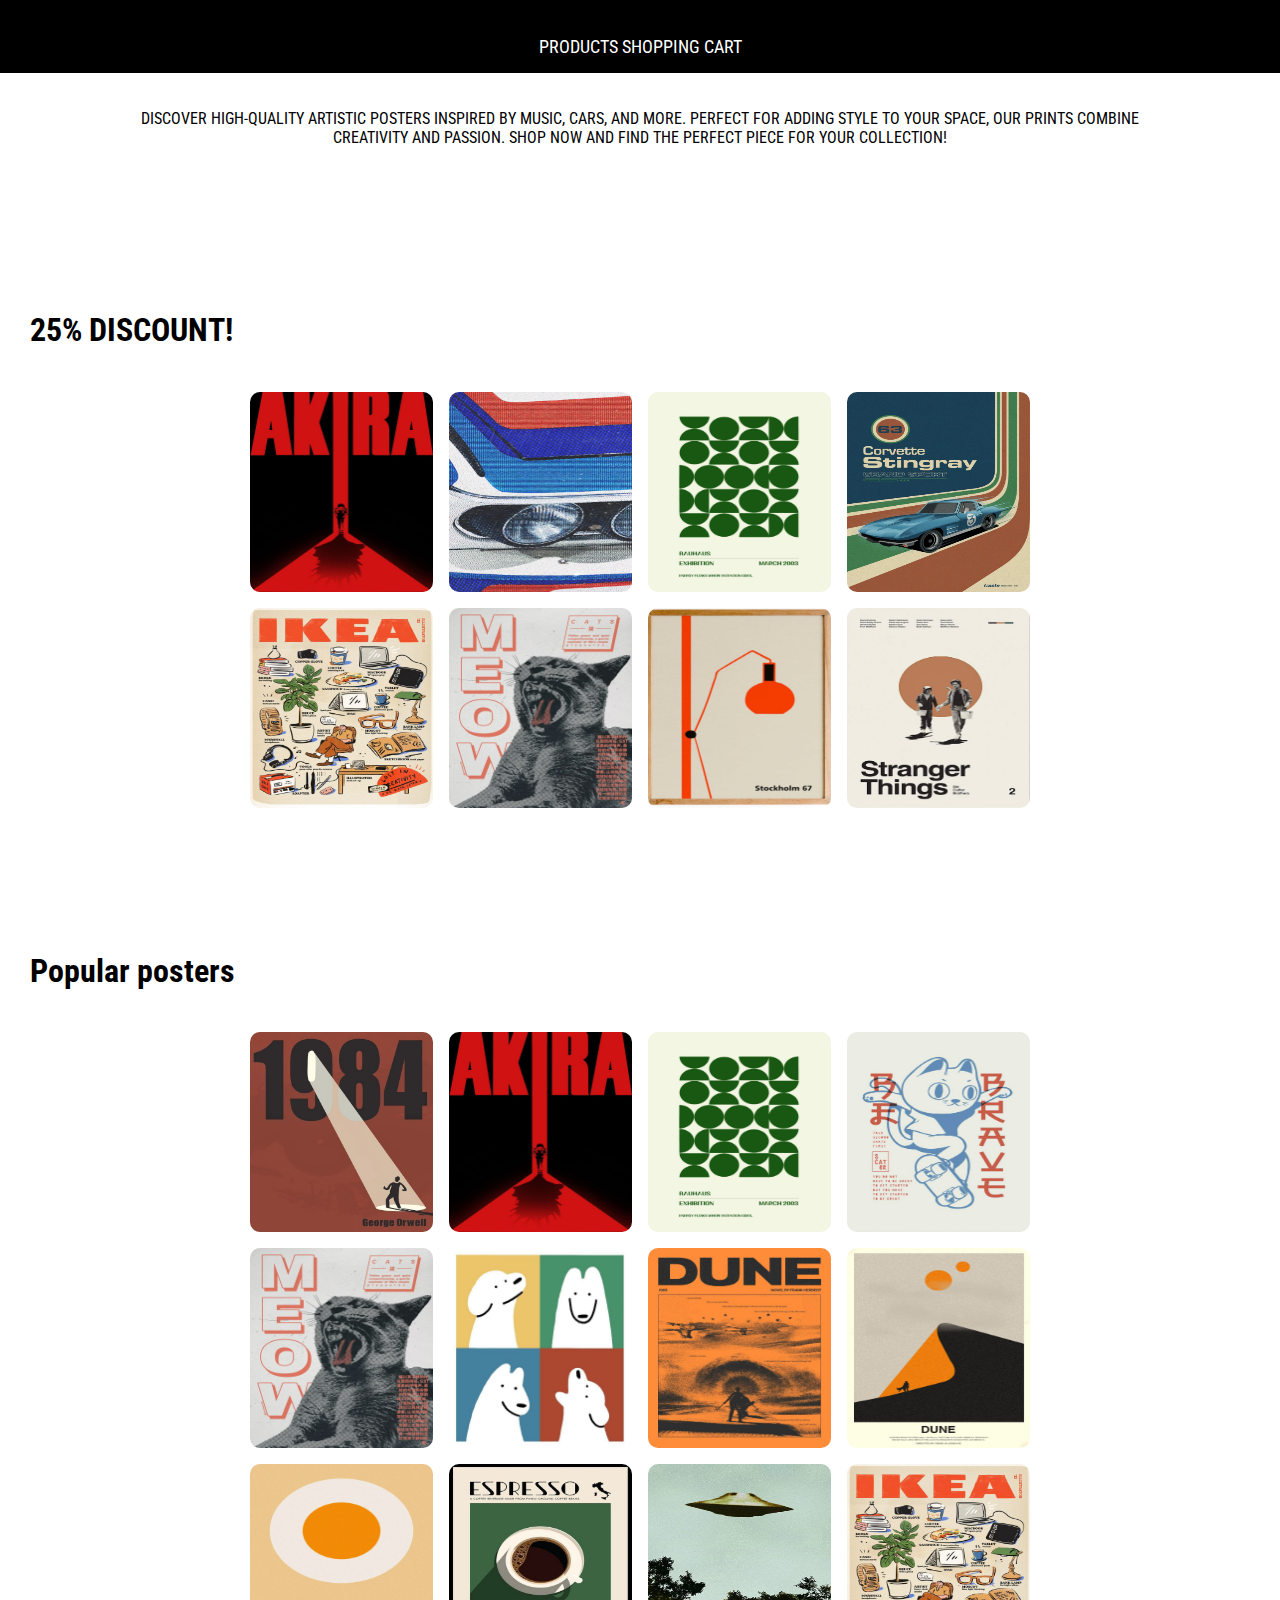
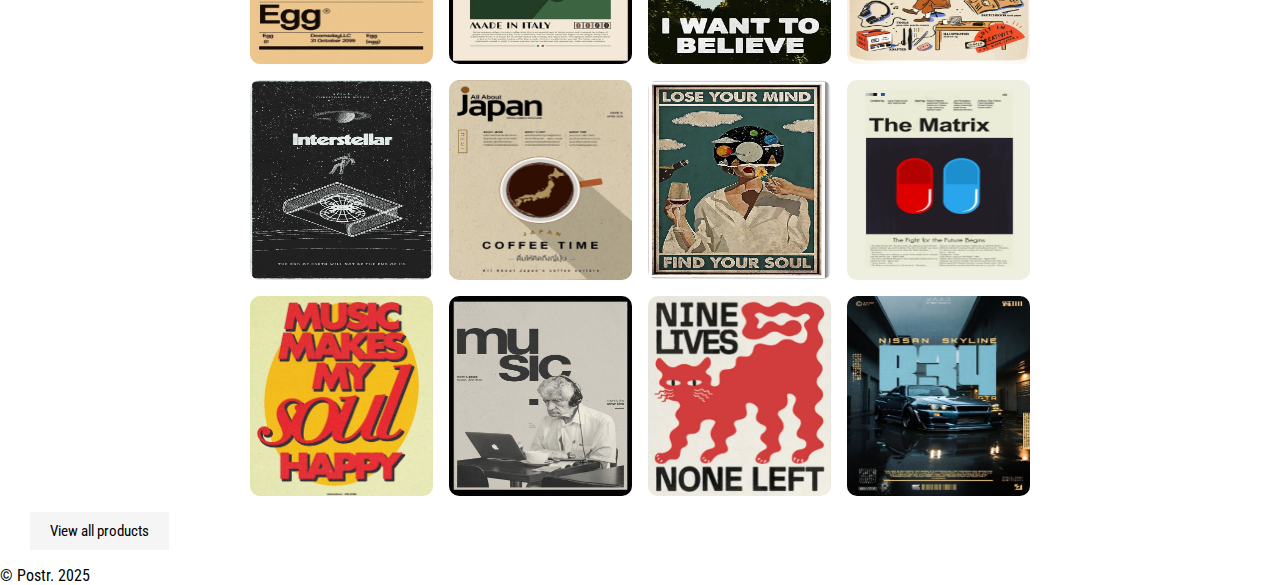
==== index.html @ 826b7b68 "added page + section" ====
<!-- Home page goes here -->

<!DOCTYPE html>
<html lang="en">
<head>
    <meta charset="UTF-8">
    <meta name="viewport" content="width=device-width, initial-scale=1.0">
    <title>Postr.</title>
    <link rel="icon" type="image/icon" href="img/favicon.ico">
    <link rel="stylesheet" href="css/main.css">
    <link rel="preconnect" href="https://fonts.googleapis.com">
    <link rel="preconnect" href="https://fonts.gstatic.com" crossorigin>
    <link 
    href="https://fonts.googleapis.com/css2?family=Roboto+Condensed:ital,wght@0,100..900;1,100..900&display=swap" 
    rel="stylesheet">
    <link rel="stylesheet" href="css/global.css">
    <script src="js/main.js" defer></script>
</head>
<body>
    <header> 
        <nav>
            <a href="products.html"> PRODUCTS</a>
            <a href="shoppingcart.html"> SHOPPING CART</a>
        </nav>
    </header>
    <button id="back-to-top" style="display:none;position:fixed;bottom:50px;right:30px;">Top</button>
    <main> 
        <div class="page-description">
            <p>DISCOVER HIGH-QUALITY ARTISTIC POSTERS INSPIRED BY MUSIC, CARS, AND MORE. 
                PERFECT FOR ADDING STYLE TO YOUR SPACE, OUR PRINTS COMBINE CREATIVITY AND PASSION. 
                SHOP NOW AND FIND THE PERFECT PIECE FOR YOUR COLLECTION!
            </p>
        </div>
        <h2 id="discount-title"> 25% DISCOUNT!</h2>
        <div class="products-container">
                <a href="detailpageakira.html">
            <img src="img/akira.jpg" alt="akira poster">
                </a>
            <img src="img/a5f6f4552c74bd3ecaefbcef0c8a2c9d.jpg" alt="">
            <img src="img/bauhaus.jpg" alt="bauhaus poster">
            <img src="img/corvette.jpg" alt="">
            <img src="img/ikea.jpg" alt="">
            <img src="img/cat-meow.jpg" alt="cat meow poster">
            <img src="img/stockholm-67.jpg" alt="">
            <img src="img/stranger-things.jpg" alt="">
        </div>
        <h2 id="main-title">Popular posters</h2>
        <div class="products-container">
                <a href="detailpage1984.html">
                <img src="img/1984.jpg" alt="1984 poster">
                </a>
                <a href="detailpageakira.html">
            <img src="img/akira.jpg" alt="akira poster">
                </a>
            <img src="img/bauhaus.jpg" alt="bauhaus poster">
            <img src="img/cat-art.jpg" alt="cat art poster">
            <img src="img/cat-meow.jpg" alt="cat meow poster">
            <img src="img/dogs.jpg" alt=" dogs poster">
            <img src="img/dune-2.jpg" alt="dune poster">
            <img src="img/dune.jpg" alt="dune poster">
            <img src="img/egg.jpg" alt="egg poster">
            <img src="img/espresso-italy.jpg" alt="espresso italy poster">
            <img src="img/i-want-to-believe.jpg" alt="alien poster">
            <img src="img/ikea.jpg" alt="ikea poster">
            <img src="img/interstellar.jpg" alt=" interstellar poster">
            <img src="img/japan-coffee.jpg" alt="japan coffee poster">
            <img src="img/lose-your-mind.jpg" alt="lose your mind poster">
            <img src="img/matrix.jpg" alt="matrix poster">
            <img src="img/music-soul-happy.jpg" alt="music maskes the soul happy poster">
            <img src="img/music.jpg" alt="music poster">
            <img src="img/nine-lives.jpg" alt="nine lives cat poster">
            <img src="img/nissan.jpg" alt="nissa car poster">
        </div>
        <div class="link-products">
            <button id="view-products">View all products</button>
        </div>     
    </main>
    <footer>
        <p> © Postr. 2025</p>
    </footer>
</body>
</html>
---- css/main.css ----
nav{
    text-align: center;
    padding-top: 80px;
}

#main-title {
    font-size: 2em;
    margin-top: 10%;
    margin-left: 30px;
}


#discount-title {
    font-size: 2em;
    margin-top: 10%;
    margin-left: 30px;
}


.product-type {
    margin-top: 10%;
    margin-left: 30px;
}


a  {
    text-decoration: none;
    height: 100%;
    width: 100%;
    color: black;
    font-size:large;
}

a:hover {
    color:dimgrey;
}

.products-container {
    display: grid;
    grid-template-columns: 1fr 1fr 1fr 1fr; 
    gap: 1rem; 
    align-items: center; 
    margin: 0 auto; 
    padding: 1rem;
    margin-top:10px;
    width: 780px;
    grid-auto-rows: 200px;
}


.products-container img {
    width: 100%;
    height: 100%;
    border-radius: 10px;
}


.page-description {
    width: 80%; 
    margin: 0 auto;
    padding: 20px; 
    text-align: center;
}



/*Animation: Button*/

button {
    background-color: whitesmoke;
    color: black;
    padding:  10px 20px;
    border: none;
    font-size: 15px;
    transition: transform 0.3s ease-in-out, box-shadow 0.3s ease-in-out;
    margin-left: 30px;
}

button:hover {
    box-shadow: 0 0 10px rgba(200, 200, 200, 0.8);
}

img {
    transition: box-shadow 0.3s ease-in-out, transform 0.3s ease-in-out;
}

img:hover {
    transform: scale(1.05);
    box-shadow: 0 0 10px rgba(200, 200, 200, 0.8);
}


@media (min-width: 1460px) {
    .products-container {
     width: 1600px;
     grid-auto-rows: 400px;
     gap: 2rem;
    }

    #main-title {
        font-size: 4rem;
    }

    .page-description {
        font-size: 2rem;
    }
}
---- css/global.css ----
html, body {
    width: 100%;
    height: 100%;
    padding: 0;
    margin: 0;
}

*{
    font-family: "Roboto Condensed", serif;
}

header {
    /*background-color: brown;*/
    background-color: black;
    padding: 1rem;
}

nav{
    text-align: center;
    padding-top: 20px;
}

a  {
    text-decoration: none;
    height: 100%;
    width: 100%;
    color: rgb(255, 255, 255);
    font-size:large;
}

a:hover {
    color:rgb(213, 213, 213);
}

button {
    background-color: whitesmoke;
    color: black;
    padding:  10px 20px;
    border: none;
    font-size: 15px;
    transition: transform 0.3s ease-in-out, box-shadow 0.3s ease-in-out;
    margin-left: 30px;
}

button:hover {
    box-shadow: 0 0 10px rgba(200, 200, 200, 0.8);
}
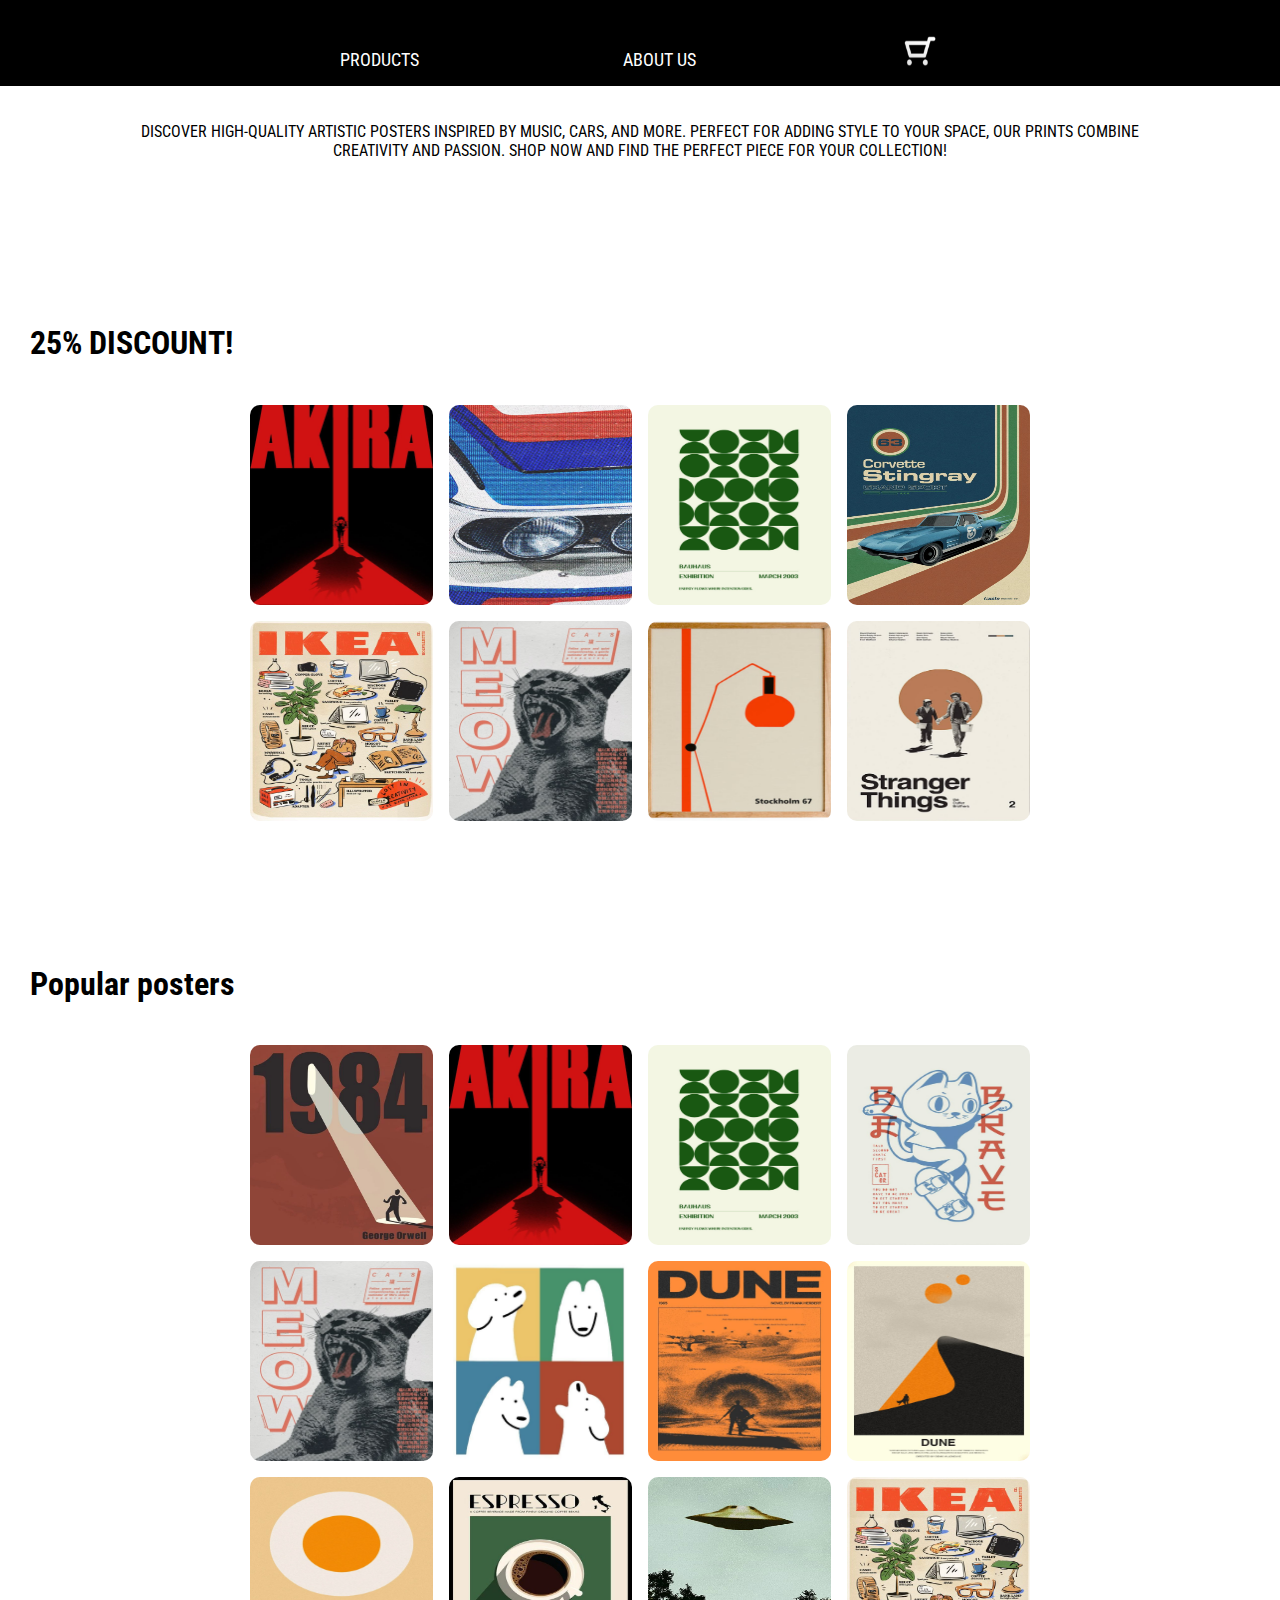
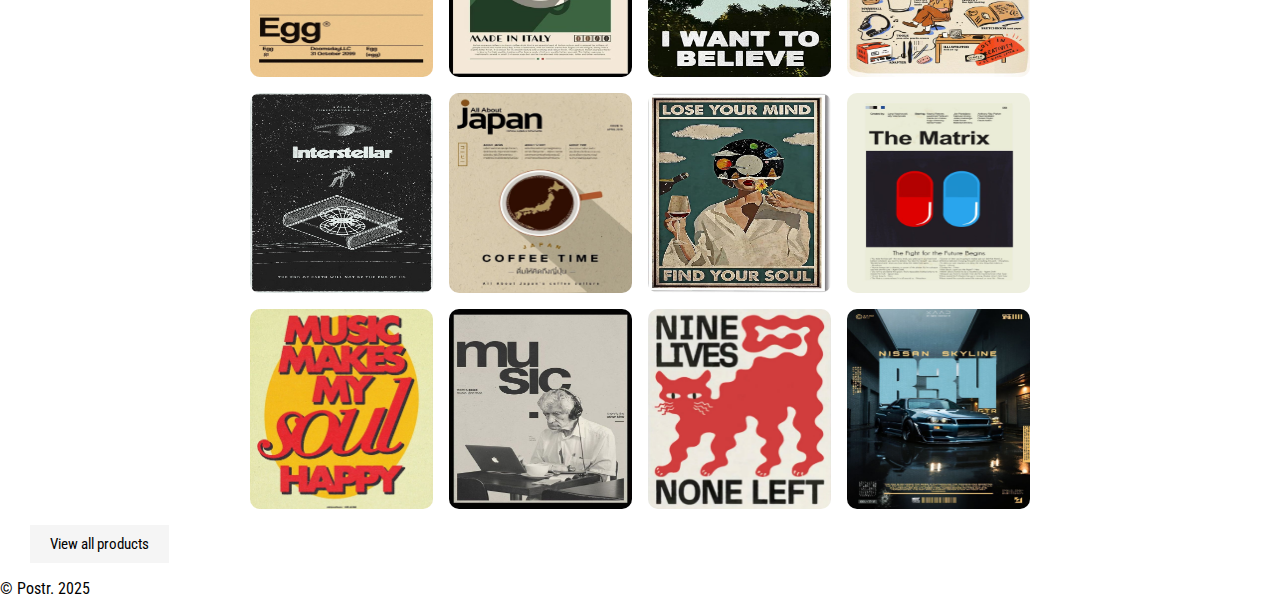
==== commit a66385a1: "about us page + cart icon" ====
--- a/index.html
+++ b/index.html
@@ -8,6 +8,7 @@
     <title>Postr.</title>
     <link rel="icon" type="image/icon" href="img/favicon.ico">
     <link rel="stylesheet" href="css/main.css">
+    <link rel="stylesheet" href="css/home.css">
     <link rel="preconnect" href="https://fonts.googleapis.com">
     <link rel="preconnect" href="https://fonts.gstatic.com" crossorigin>
     <link 
@@ -20,7 +21,10 @@
     <header> 
         <nav>
             <a href="products.html"> PRODUCTS</a>
-            <a href="shoppingcart.html"> SHOPPING CART</a>
+            <a href="about.html"> ABOUT US</a>
+            <a href="shoppingcart.html" class="cart-icon">
+                <img src="img/shopping-cart-icon.png">
+            </a>
         </nav>
     </header>
     <button id="back-to-top" style="display:none;position:fixed;bottom:50px;right:30px;">Top</button>
--- a/css/main.css
+++ b/css/main.css
@@ -31,8 +31,10 @@
     font-size:large;
 }
 
-a:hover {
-    color:dimgrey;
+
+.products-container img:hover{
+    opacity: 0;
+    transition:opacity 3s;
 }
 
 .products-container {
@@ -54,6 +56,14 @@
     border-radius: 10px;
 }
 
+.cart-icon img {
+    width: 40px;
+    height: 30px; 
+}
+
+.cart-icon img:hover {
+    transform: scale(1.1);
+}
 
 .page-description {
     width: 80%; 
@@ -61,7 +71,6 @@
     padding: 20px; 
     text-align: center;
 }
-
 
 
 /*Animation: Button*/
@@ -84,7 +93,7 @@
     transition: box-shadow 0.3s ease-in-out, transform 0.3s ease-in-out;
 }
 
-img:hover {
+.products-container img:hover {
     transform: scale(1.05);
     box-shadow: 0 0 10px rgba(200, 200, 200, 0.8);
 }
--- a/css/global.css
+++ b/css/global.css
@@ -13,6 +13,9 @@
     /*background-color: brown;*/
     background-color: black;
     padding: 1rem;
+    z-index: 999;
+    position: sticky;
+    top: 0;
 }
 
 nav{
@@ -26,6 +29,10 @@
     width: 100%;
     color: rgb(255, 255, 255);
     font-size:large;
+}
+
+nav a{
+    padding: 0 100px;
 }
 
 a:hover {
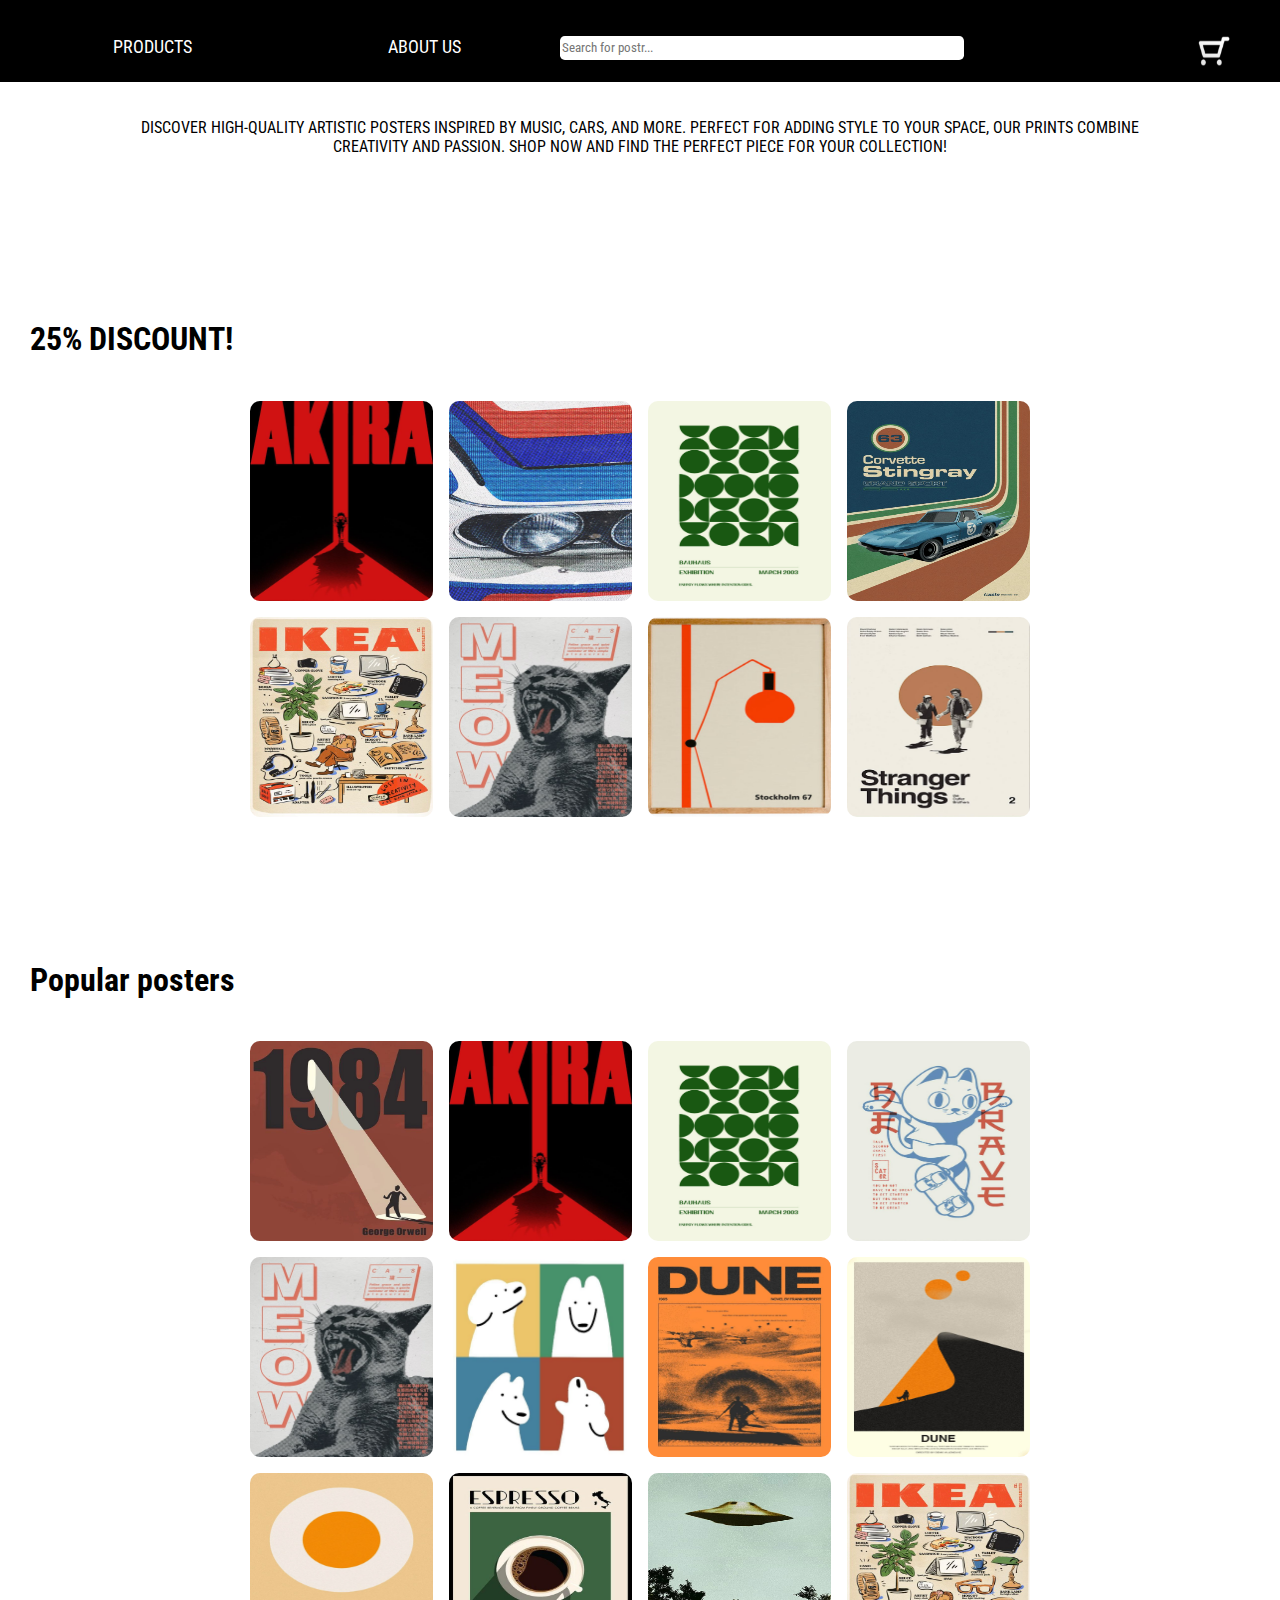
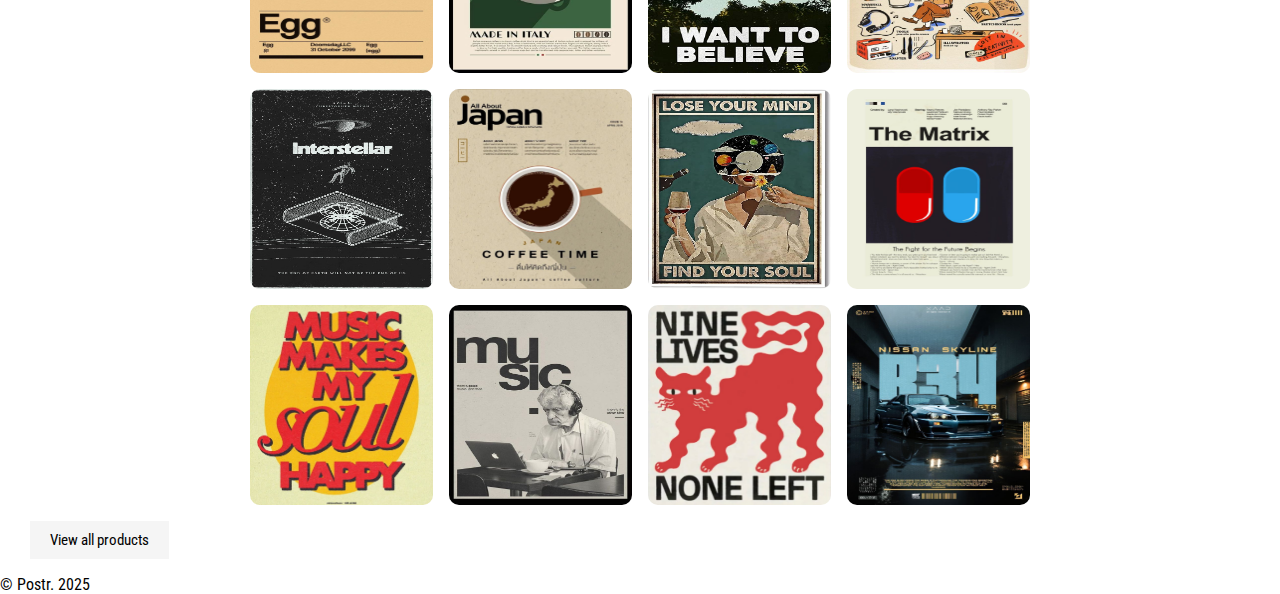
==== commit d25d1de7: "nav + global changes" ====
--- a/index.html
+++ b/index.html
@@ -22,6 +22,9 @@
         <nav>
             <a href="products.html"> PRODUCTS</a>
             <a href="about.html"> ABOUT US</a>
+            <div class="searchbar">
+                <input type="text" placeholder="Search for postr...">
+            </div>
             <a href="shoppingcart.html" class="cart-icon">
                 <img src="img/shopping-cart-icon.png">
             </a>
--- a/css/main.css
+++ b/css/main.css
@@ -1,8 +1,3 @@
-nav{
-    text-align: center;
-    padding-top: 80px;
-}
-
 #main-title {
     font-size: 2em;
     margin-top: 10%;
@@ -58,7 +53,8 @@
 
 .cart-icon img {
     width: 40px;
-    height: 30px; 
+    height: 30px;
+    
 }
 
 .cart-icon img:hover {
--- a/css/global.css
+++ b/css/global.css
@@ -21,6 +21,24 @@
 nav{
     text-align: center;
     padding-top: 20px;
+    display: flex;
+    flex-direction: row;
+}
+
+input {
+    width: 25rem;
+    border-radius: 0.3rem;
+    height: 1.5rem;
+    border: 0;
+    height: 1.35rem;
+}
+
+.cart-icon {
+    width: 40px;
+    height: 30px;
+    justify-self: flex-end;
+    padding-right: 30px;
+    padding-left: 230px;
 }
 
 a  {
@@ -29,10 +47,6 @@
     width: 100%;
     color: rgb(255, 255, 255);
     font-size:large;
-}
-
-nav a{
-    padding: 0 100px;
 }
 
 a:hover {
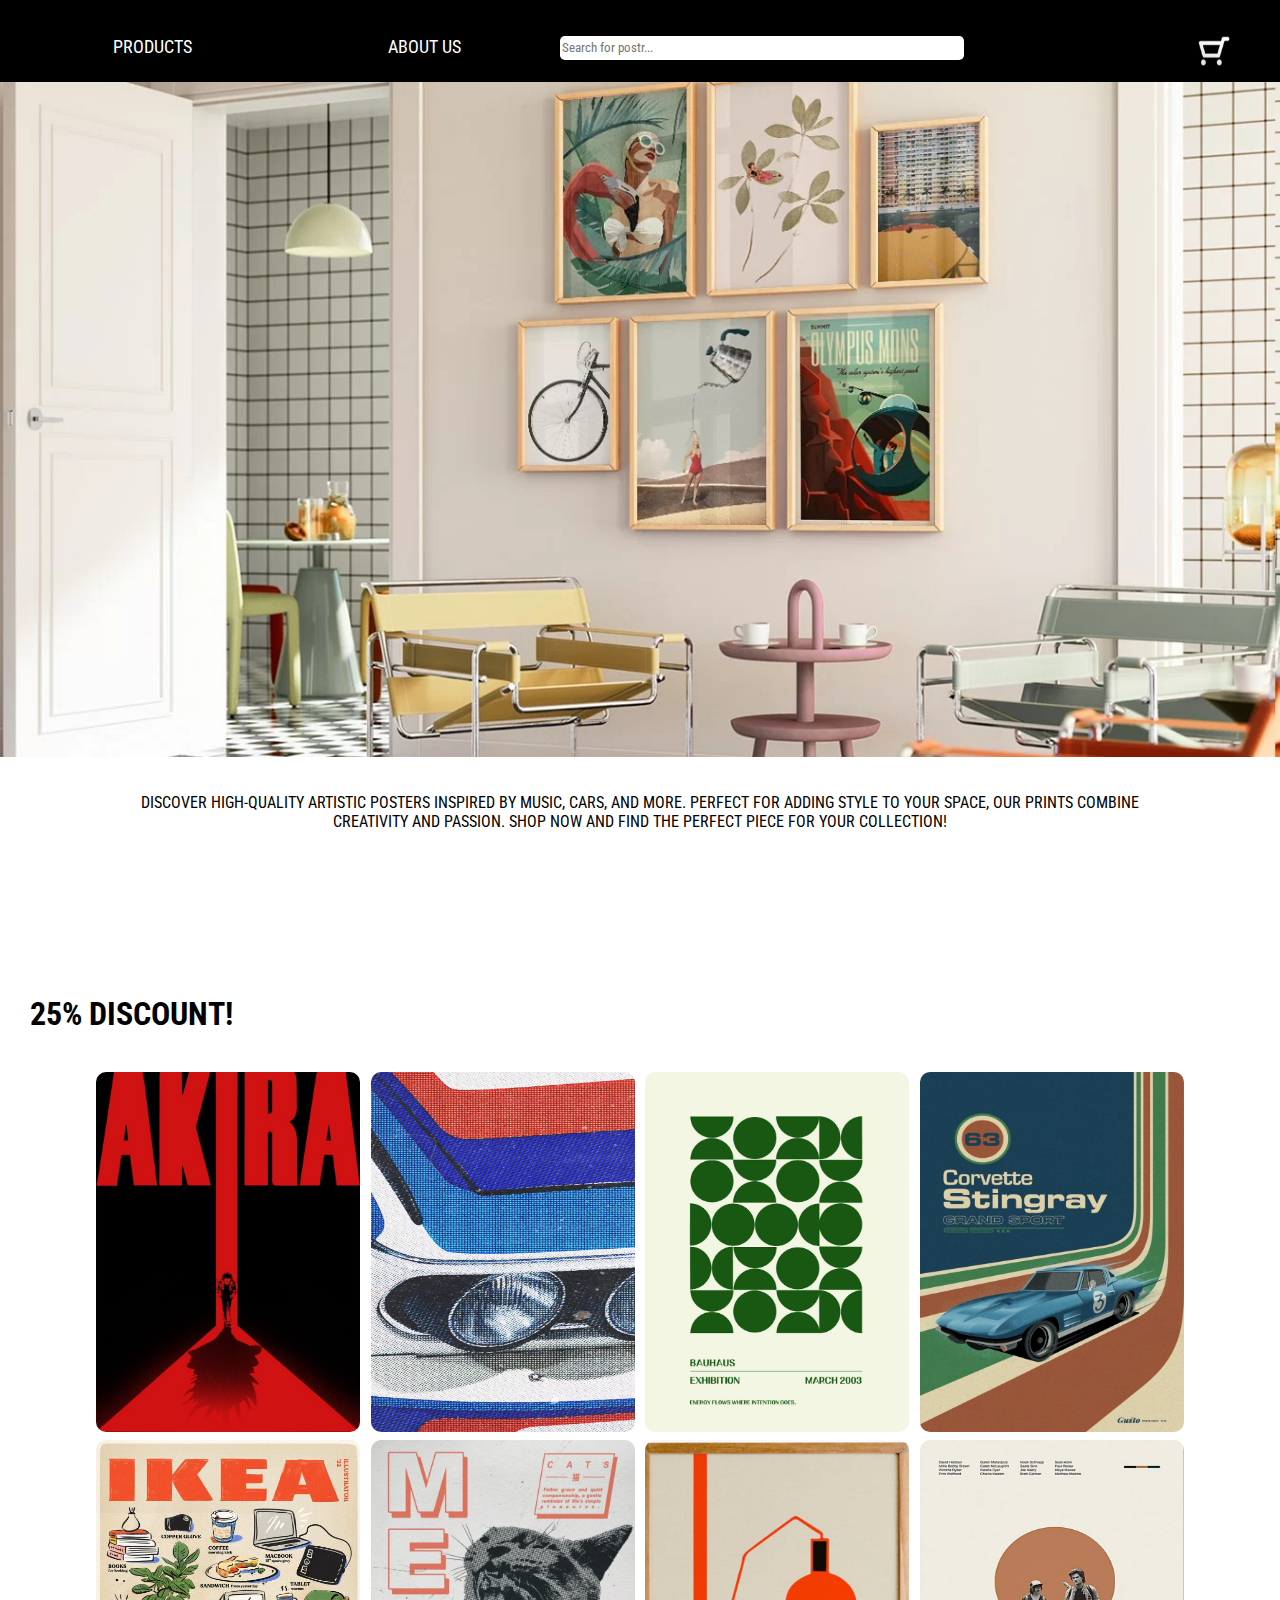
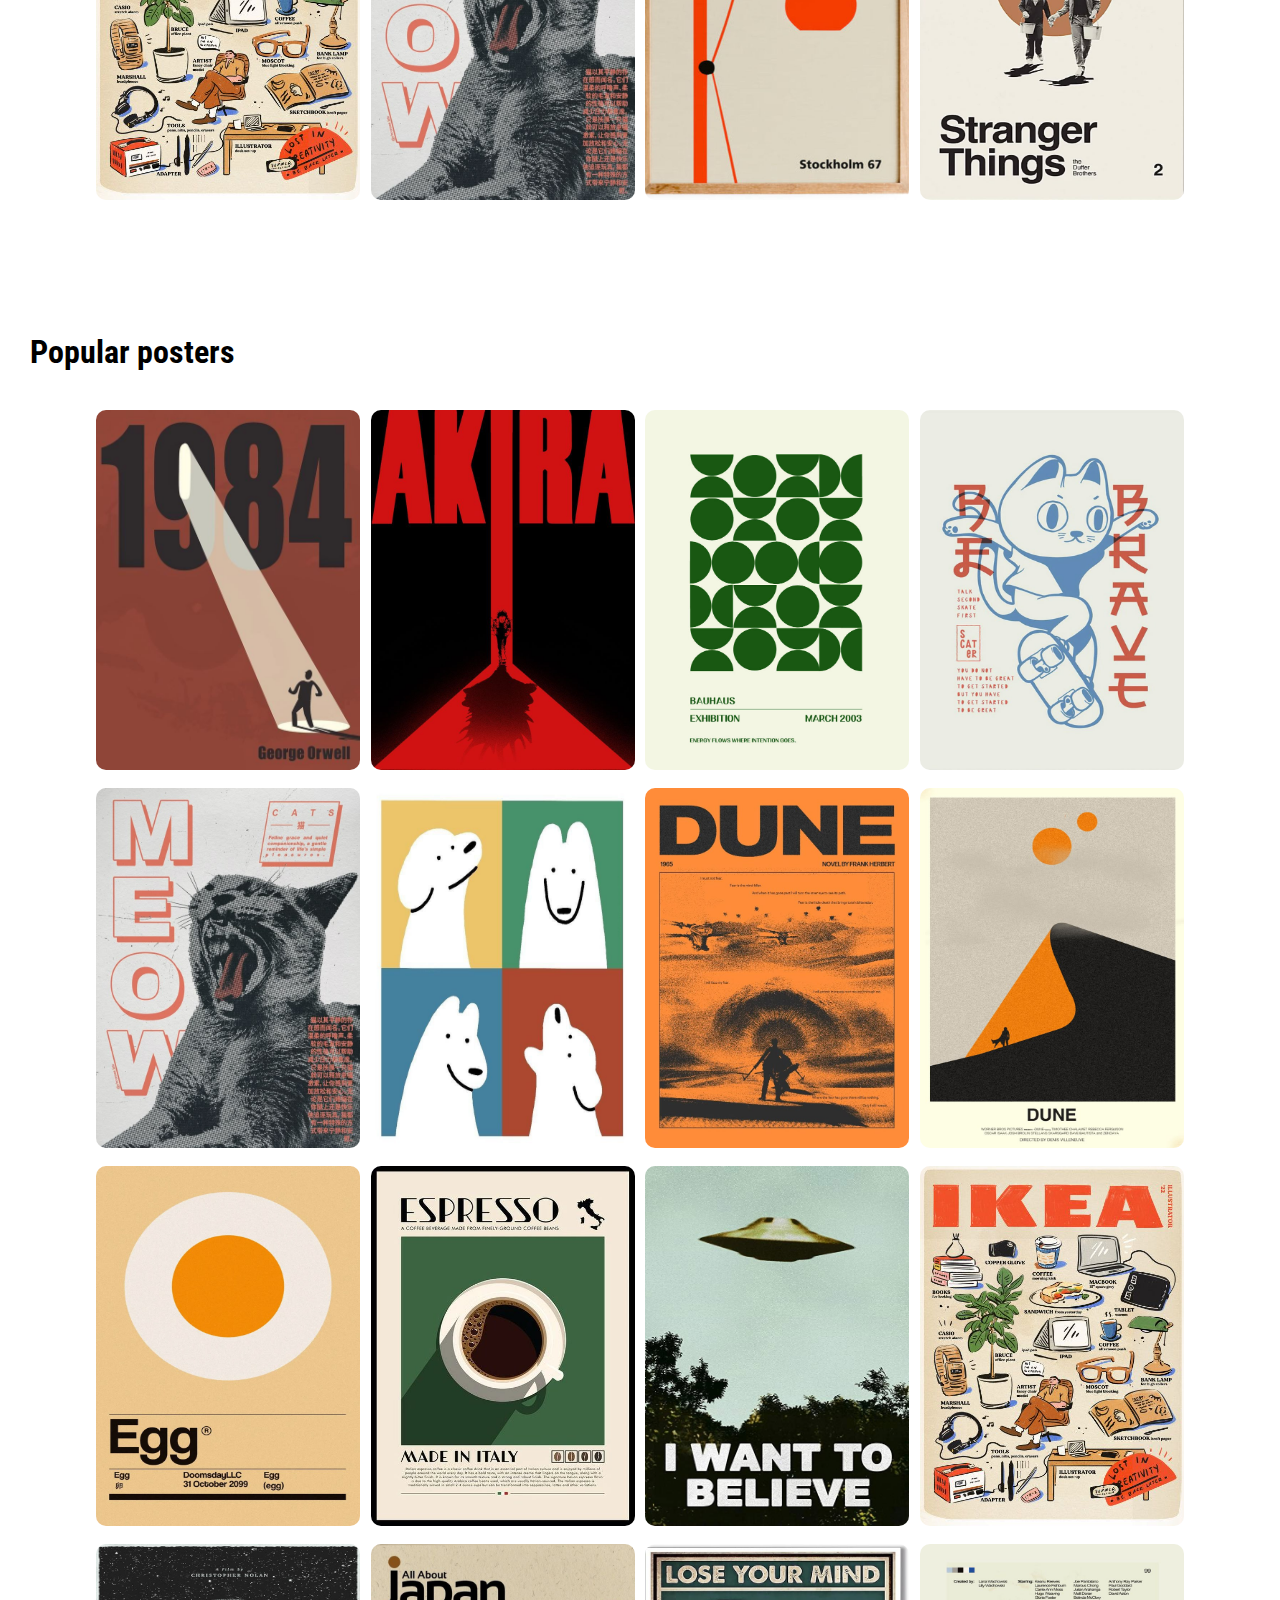
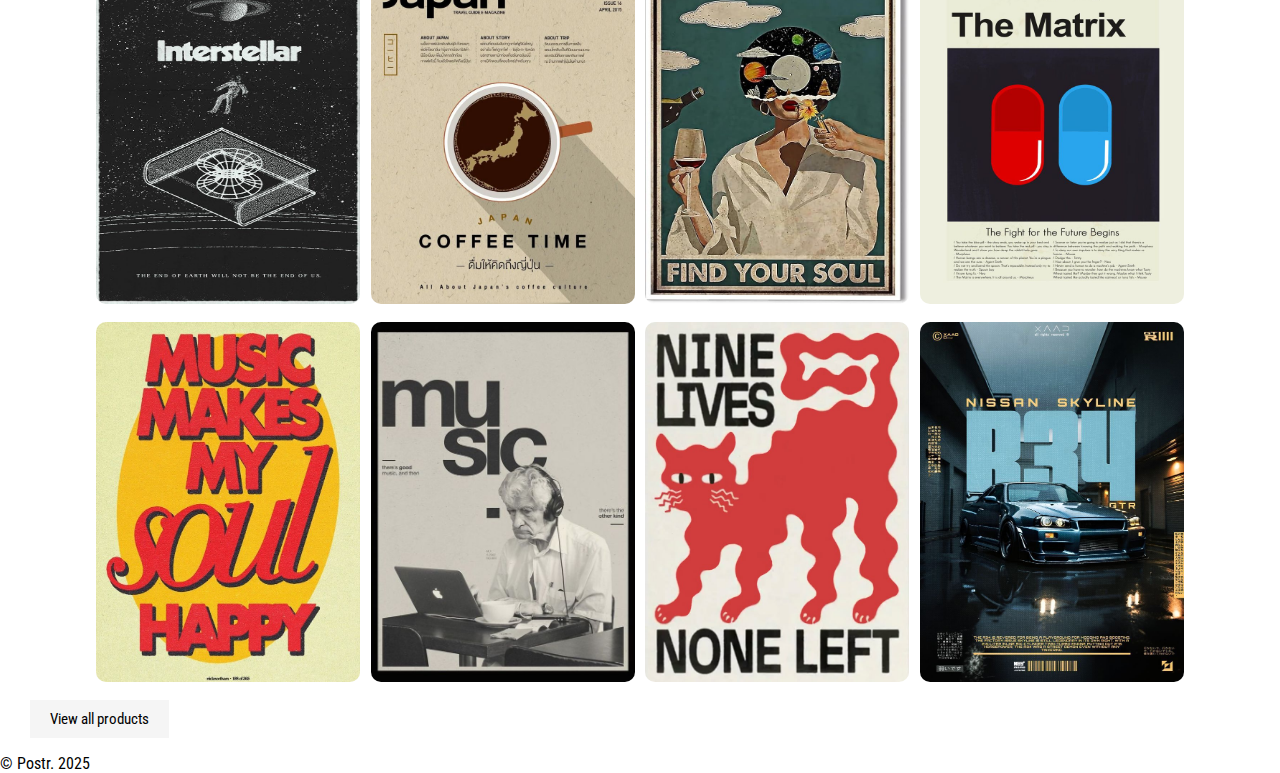
==== commit 60eb1bdd: "Header image + prices" ====
--- a/index.html
+++ b/index.html
@@ -7,14 +7,13 @@
     <meta name="viewport" content="width=device-width, initial-scale=1.0">
     <title>Postr.</title>
     <link rel="icon" type="image/icon" href="img/favicon.ico">
-    <link rel="stylesheet" href="css/main.css">
-    <link rel="stylesheet" href="css/home.css">
+    <link rel="stylesheet" href="css/homepage.css">
+    <link rel="stylesheet" href="css/global.css">
     <link rel="preconnect" href="https://fonts.googleapis.com">
     <link rel="preconnect" href="https://fonts.gstatic.com" crossorigin>
     <link 
     href="https://fonts.googleapis.com/css2?family=Roboto+Condensed:ital,wght@0,100..900;1,100..900&display=swap" 
     rel="stylesheet">
-    <link rel="stylesheet" href="css/global.css">
     <script src="js/main.js" defer></script>
 </head>
 <body>
@@ -32,6 +31,9 @@
     </header>
     <button id="back-to-top" style="display:none;position:fixed;bottom:50px;right:30px;">Top</button>
     <main> 
+        <div class="header-image">
+            <img src="img/header-image.jpg" alt="main page image">
+        </div>
         <div class="page-description">
             <p>DISCOVER HIGH-QUALITY ARTISTIC POSTERS INSPIRED BY MUSIC, CARS, AND MORE. 
                 PERFECT FOR ADDING STYLE TO YOUR SPACE, OUR PRINTS COMBINE CREATIVITY AND PASSION. 
@@ -40,16 +42,40 @@
         </div>
         <h2 id="discount-title"> 25% DISCOUNT!</h2>
         <div class="products-container">
+            <div class="product">
                 <a href="detailpageakira.html">
-            <img src="img/akira.jpg" alt="akira poster">
+                    <img src="img/akira.jpg" alt="akira poster">
                 </a>
-            <img src="img/a5f6f4552c74bd3ecaefbcef0c8a2c9d.jpg" alt="">
+                <div class="price">35 SEK</div>
+            </div>
+            <div class="product">
+                <img src="img/vintage-car-poster.jpg" alt="">
+                <div class="price">45 SEK</div>
+            </div>
+            <div class="product">
             <img src="img/bauhaus.jpg" alt="bauhaus poster">
+            <div class="price">40 SEK</div>
+            </div>
+            <div class="product">
             <img src="img/corvette.jpg" alt="">
+            <div class="price">55 SEK</div>
+            </div>
+            <div class="product">
             <img src="img/ikea.jpg" alt="">
+            <div class="price">75 SEK</div>
+            </div>
+            <div class="product">
             <img src="img/cat-meow.jpg" alt="cat meow poster">
+            <div class="price">85 SEK</div>
+            </div>
+            <div class="product">
             <img src="img/stockholm-67.jpg" alt="">
+            <div class="price">65 SEK</div>
+            </div>
+            <div class="product">
             <img src="img/stranger-things.jpg" alt="">
+            <div class="price">78 SEK</div>
+            </div>
         </div>
         <h2 id="main-title">Popular posters</h2>
         <div class="products-container">
--- a/css/homepage.css
+++ b/css/homepage.css
@@ -0,0 +1,132 @@
+#main-title {
+    font-size: 2em;
+    margin-top: 10%;
+    margin-left: 30px;
+}
+
+.header-image {
+    position: relative;
+    width: 100%;
+    height: 75vh; /* controls the height */
+    overflow: hidden;
+}
+
+.header-image img {
+    width: 100%;
+    height: 100%;
+    object-fit: cover; 
+    object-position: top; 
+}
+
+#discount-title {
+    font-size: 2em;
+    margin-top: 10%;
+    margin-left: 30px;
+}
+
+
+.product-type {
+    margin-top: 10%;
+    margin-left: 30px;
+}
+
+
+a  {
+    text-decoration: none;
+    height: 100%;
+    width: 100%;
+    color: black;
+    font-size:large;
+}
+
+.page-description {
+    width: 80%; 
+    margin: 0 auto;
+    padding: 20px; 
+    text-align: center;
+}
+
+
+
+
+/*PRICE*/
+
+
+.product {
+    position: relative;
+    overflow: hidden;
+    margin: 0 auto; 
+    width: 100%;
+    height: 100%;
+}
+
+.product img {
+    width: 100%;
+    height: 100%;
+    border-radius: 10px;
+}
+
+.price {
+    position: absolute;
+    top: 50%;
+    left: 50%;
+    transform: translate(-50%, -50%);
+    background: black;
+    color: white;
+    padding: 20px;
+    font-size: 17px;
+    font-weight: bold;
+    opacity: 0; /*not visible*/
+    transition: opacity 0.3s ease-in-out;
+    border-radius: 5px;
+}
+
+.product:hover .price {
+    opacity: 1; /*only visible when hover over*/
+}
+
+
+
+
+/*Animation: Button*/
+
+button {
+    background-color: whitesmoke;
+    color: black;
+    padding:  10px 20px;
+    border: none;
+    font-size: 15px;
+    transition: transform 0.3s ease-in-out, box-shadow 0.3s ease-in-out;
+    margin-left: 30px;
+    margin-top: 6%;
+}
+
+button:hover {
+    box-shadow: 0 0 10px rgba(200, 200, 200, 0.8);
+}
+
+img {
+    transition: box-shadow 0.3s ease-in-out, transform 0.3s ease-in-out;
+}
+
+.products-container img:hover {
+    transform: scale(1.05);
+    box-shadow: 0 0 10px rgba(200, 200, 200, 0.8);
+}
+
+
+@media (min-width: 1460px) {
+    .products-container {
+     width: 1600px;
+     grid-auto-rows: 400px;
+     gap: 2rem;
+    }
+
+    #main-title {
+        font-size: 4rem;
+    }
+
+    .page-description {
+        font-size: 2rem;
+    }
+}--- a/css/global.css
+++ b/css/global.css
@@ -66,3 +66,38 @@
 button:hover {
     box-shadow: 0 0 10px rgba(200, 200, 200, 0.8);
 }
+
+.products-container {
+    display: grid;
+    grid-template-columns: repeat(4, 1fr);
+    gap: 1%; 
+    align-items: center; 
+    margin: 0 auto; 
+    padding: 1%;
+    margin-top:10px;
+    width: 85%;
+    grid-auto-rows: 360px;
+}
+
+.products-container img:hover{
+    opacity: 40%;
+    transition:opacity 3s;
+}
+
+
+.products-container img {
+    width: 100%;
+    height: 100%;
+    border-radius: 10px;
+}
+
+
+.cart-icon img {
+    width: 40px;
+    height: 30px;
+    
+}
+
+.cart-icon img:hover {
+    transform: scale(1.1);
+}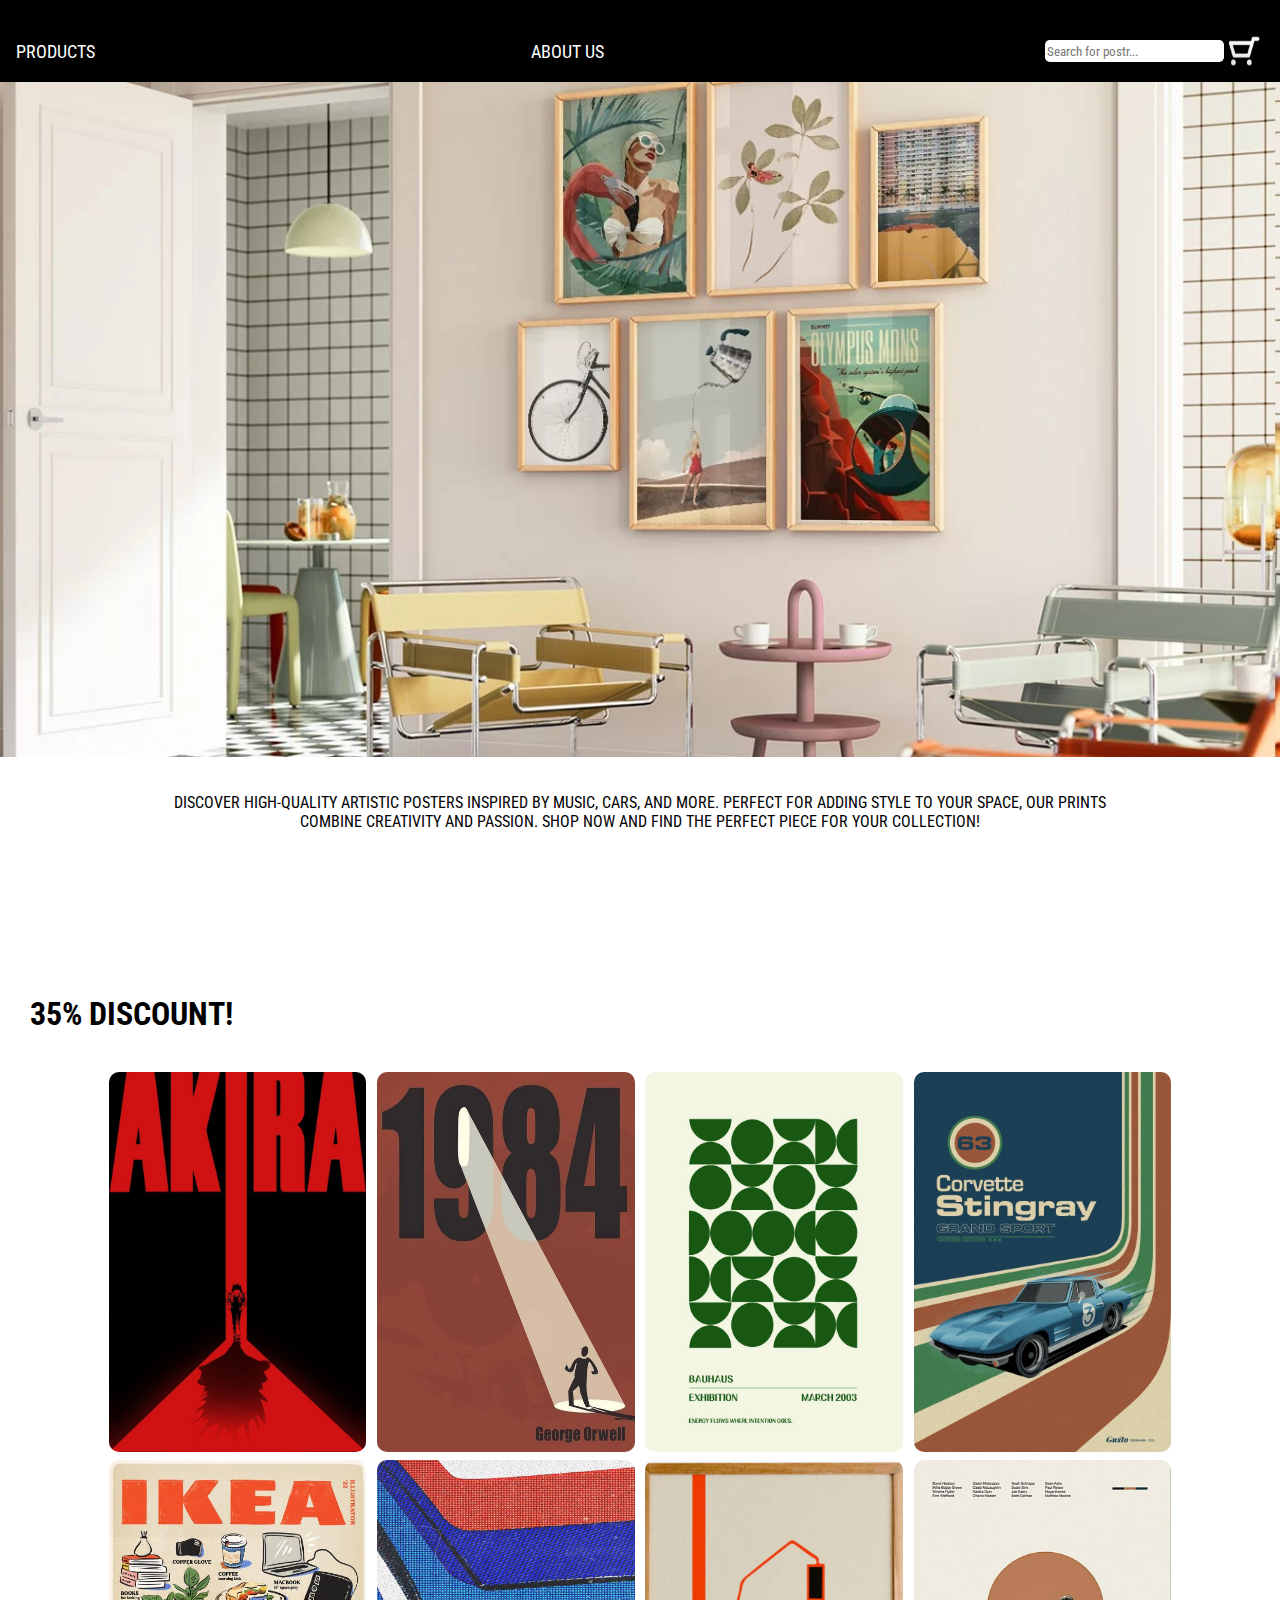
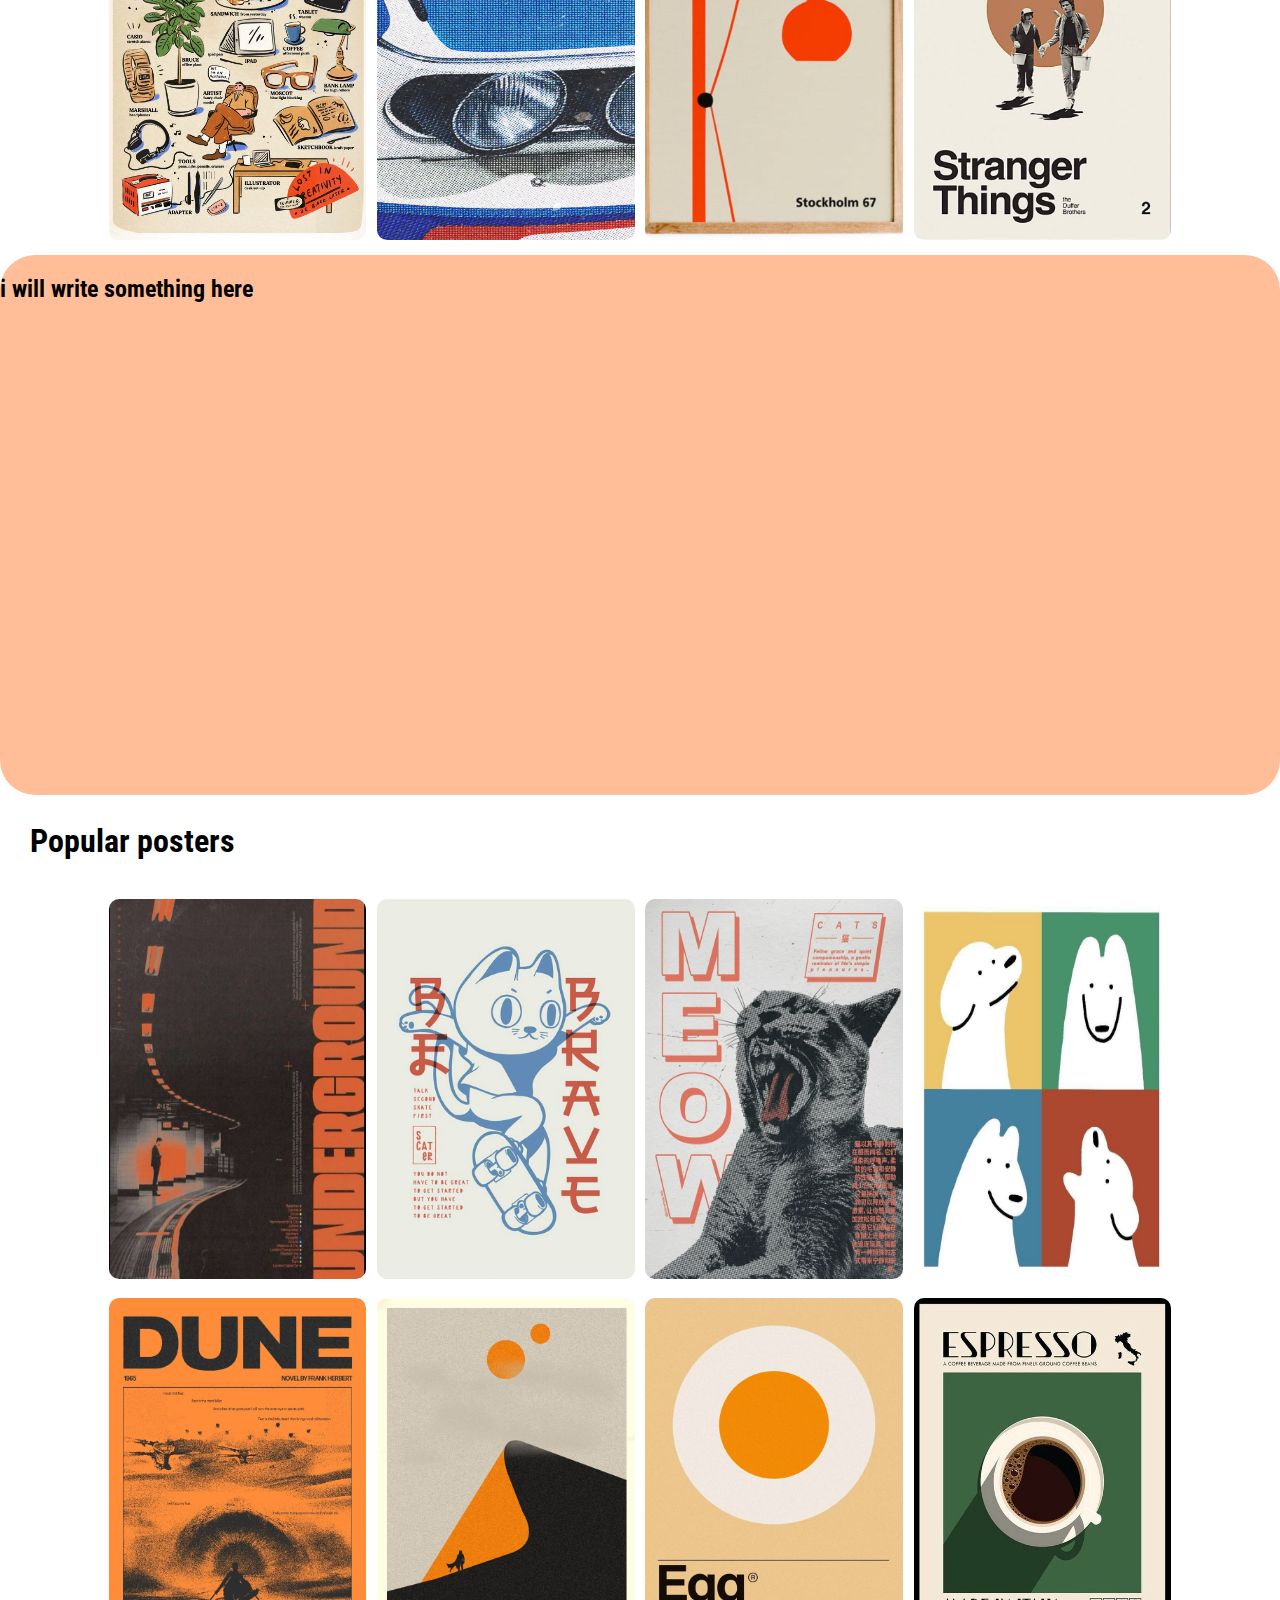
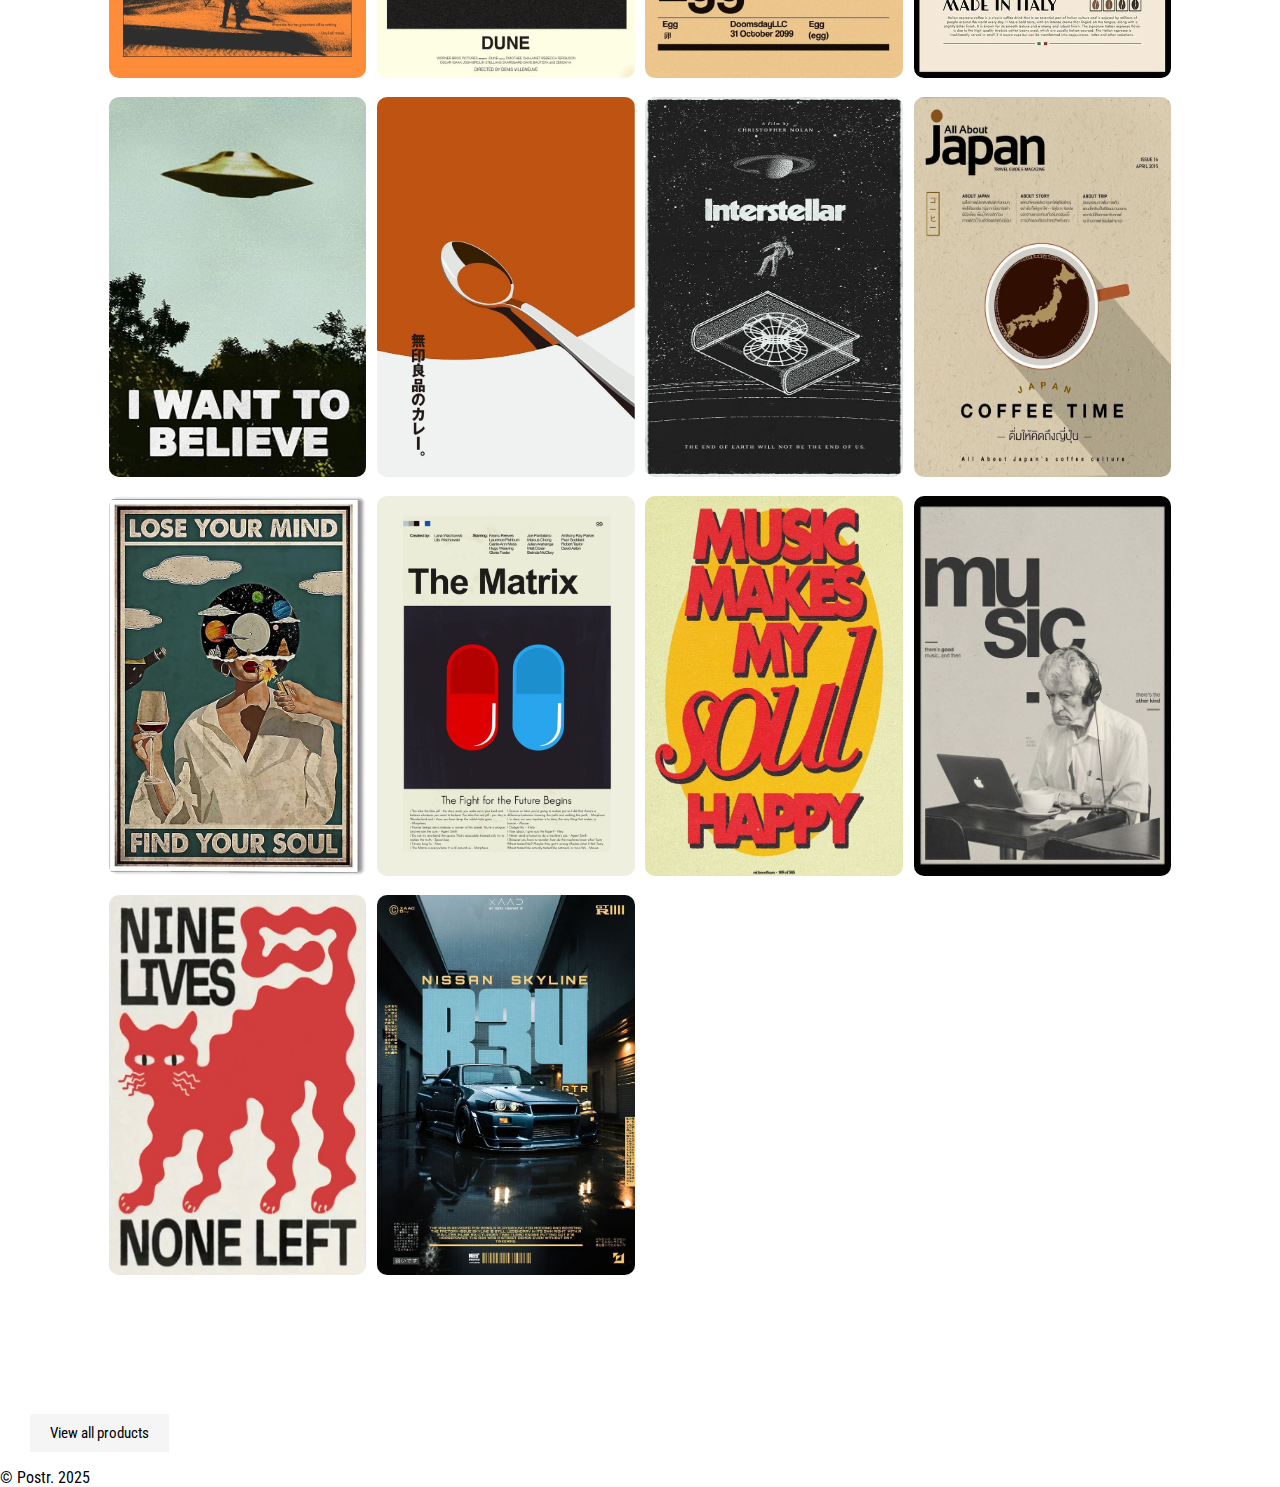
==== commit ca3f2318: "fixed bugs" ====
--- a/index.html
+++ b/index.html
@@ -18,12 +18,10 @@
 </head>
 <body>
     <header> 
-        <nav>
+        <nav class="nav-container">
             <a href="products.html"> PRODUCTS</a>
             <a href="about.html"> ABOUT US</a>
-            <div class="searchbar">
                 <input type="text" placeholder="Search for postr...">
-            </div>
             <a href="shoppingcart.html" class="cart-icon">
                 <img src="img/shopping-cart-icon.png">
             </a>
@@ -40,17 +38,19 @@
                 SHOP NOW AND FIND THE PERFECT PIECE FOR YOUR COLLECTION!
             </p>
         </div>
-        <h2 id="discount-title"> 25% DISCOUNT!</h2>
+        <h2 id="discount-title"> 35% DISCOUNT!</h2>
         <div class="products-container">
             <div class="product">
                 <a href="detailpageakira.html">
                     <img src="img/akira.jpg" alt="akira poster">
                 </a>
-                <div class="price">35 SEK</div>
+                <div class="price">55 SEK</div>
             </div>
             <div class="product">
-                <img src="img/vintage-car-poster.jpg" alt="">
-                <div class="price">45 SEK</div>
+                <a href="detailpage1984.html">
+                <img src="img/1984.jpg" alt="1984 poster">
+                </a>
+                <div class="price">70 SEK</div>
             </div>
             <div class="product">
             <img src="img/bauhaus.jpg" alt="bauhaus poster">
@@ -65,9 +65,9 @@
             <div class="price">75 SEK</div>
             </div>
             <div class="product">
-            <img src="img/cat-meow.jpg" alt="cat meow poster">
-            <div class="price">85 SEK</div>
-            </div>
+                <img src="img/vintage-car-poster.jpg" alt="vintage car poster">
+                <div class="price">85 SEK</div>
+                </div>
             <div class="product">
             <img src="img/stockholm-67.jpg" alt="">
             <div class="price">65 SEK</div>
@@ -77,35 +77,95 @@
             <div class="price">78 SEK</div>
             </div>
         </div>
+
+
+
+
+        <section class="info-homepage">
+            <h2>i will write something here</h2>
+        </section>
+
+
+
+
+
         <h2 id="main-title">Popular posters</h2>
         <div class="products-container">
-                <a href="detailpage1984.html">
-                <img src="img/1984.jpg" alt="1984 poster">
-                </a>
-                <a href="detailpageakira.html">
-            <img src="img/akira.jpg" alt="akira poster">
-                </a>
-            <img src="img/bauhaus.jpg" alt="bauhaus poster">
+            <div class="product">
+            <img src="img/underground.jpg" alt="Underground poster">
+            <div class="price">100 SEK</div>
+            </div>
+            <div class="product">
             <img src="img/cat-art.jpg" alt="cat art poster">
+            <div class="price">100 SEK</div>
+            </div>
+            <div class="product">
             <img src="img/cat-meow.jpg" alt="cat meow poster">
+            <div class="price">100 SEK</div>
+            </div>
+            <div class="product">
             <img src="img/dogs.jpg" alt=" dogs poster">
+            <div class="price">100 SEK</div>
+            </div>
+            <div class="product">
             <img src="img/dune-2.jpg" alt="dune poster">
+            <div class="price">100 SEK</div>
+            </div>
+            <div class="product">
             <img src="img/dune.jpg" alt="dune poster">
+            <div class="price">100 SEK</div>
+            </div>
+            <div class="product">
             <img src="img/egg.jpg" alt="egg poster">
+            <div class="price">100 SEK</div>
+            </div>
+            <div class="product">
             <img src="img/espresso-italy.jpg" alt="espresso italy poster">
+            <div class="price">100 SEK</div>
+            </div>
+            <div class="product">
             <img src="img/i-want-to-believe.jpg" alt="alien poster">
-            <img src="img/ikea.jpg" alt="ikea poster">
+            <div class="price">100 SEK</div>
+            </div>
+            <div class="product">
+                <img src="img/spoon-art.jpg" alt="ikea poster">
+                <div class="price">100 SEK</div>
+                </div>
+            <div class="product">
             <img src="img/interstellar.jpg" alt=" interstellar poster">
+            <div class="price">100 SEK</div>
+            </div>
+            <div class="product">
             <img src="img/japan-coffee.jpg" alt="japan coffee poster">
+            <div class="price">100 SEK</div>
+            </div>
+            <div class="product">
             <img src="img/lose-your-mind.jpg" alt="lose your mind poster">
+            <div class="price">100 SEK</div>
+            </div>
+            <div class="product">
             <img src="img/matrix.jpg" alt="matrix poster">
+            <div class="price">100 SEK</div>
+            </div>
+            <div class="product">
             <img src="img/music-soul-happy.jpg" alt="music maskes the soul happy poster">
+            <div class="price">100 SEK</div>
+            </div>
+            <div class="product">
             <img src="img/music.jpg" alt="music poster">
+            <div class="price">100 SEK</div>
+            </div>
+            <div class="product">
             <img src="img/nine-lives.jpg" alt="nine lives cat poster">
+            <div class="price">100 SEK</div>
+            </div>
+            <div class="product">
             <img src="img/nissan.jpg" alt="nissa car poster">
+            <div class="price">100 SEK</div>
+            </div>
         </div>
         <div class="link-products">
-            <button id="view-products">View all products</button>
+            <button  id="view-products">View all products</button>
         </div>     
     </main>
     <footer>
--- a/css/homepage.css
+++ b/css/homepage.css
@@ -1,4 +1,9 @@
 #main-title {
+    font-size: 2em;
+    margin-left: 30px;
+}
+
+#discount-title {
     font-size: 2em;
     margin-top: 10%;
     margin-left: 30px;
@@ -11,32 +16,20 @@
     overflow: hidden;
 }
 
+.info-homepage{
+position: relative;
+width: 100%;
+height: 60vh; /* controls the height */
+overflow: hidden;
+border-radius: 35px;
+background-color: #FFBE98;
+}
+
 .header-image img {
     width: 100%;
     height: 100%;
     object-fit: cover; 
     object-position: top; 
-}
-
-#discount-title {
-    font-size: 2em;
-    margin-top: 10%;
-    margin-left: 30px;
-}
-
-
-.product-type {
-    margin-top: 10%;
-    margin-left: 30px;
-}
-
-
-a  {
-    text-decoration: none;
-    height: 100%;
-    width: 100%;
-    color: black;
-    font-size:large;
 }
 
 .page-description {
@@ -45,47 +38,6 @@
     padding: 20px; 
     text-align: center;
 }
-
-
-
-
-/*PRICE*/
-
-
-.product {
-    position: relative;
-    overflow: hidden;
-    margin: 0 auto; 
-    width: 100%;
-    height: 100%;
-}
-
-.product img {
-    width: 100%;
-    height: 100%;
-    border-radius: 10px;
-}
-
-.price {
-    position: absolute;
-    top: 50%;
-    left: 50%;
-    transform: translate(-50%, -50%);
-    background: black;
-    color: white;
-    padding: 20px;
-    font-size: 17px;
-    font-weight: bold;
-    opacity: 0; /*not visible*/
-    transition: opacity 0.3s ease-in-out;
-    border-radius: 5px;
-}
-
-.product:hover .price {
-    opacity: 1; /*only visible when hover over*/
-}
-
-
 
 
 /*Animation: Button*/
@@ -105,16 +57,6 @@
     box-shadow: 0 0 10px rgba(200, 200, 200, 0.8);
 }
 
-img {
-    transition: box-shadow 0.3s ease-in-out, transform 0.3s ease-in-out;
-}
-
-.products-container img:hover {
-    transform: scale(1.05);
-    box-shadow: 0 0 10px rgba(200, 200, 200, 0.8);
-}
-
-
 @media (min-width: 1460px) {
     .products-container {
      width: 1600px;
--- a/css/global.css
+++ b/css/global.css
@@ -9,8 +9,11 @@
     font-family: "Roboto Condensed", serif;
 }
 
+* {
+    box-sizing: border-box;
+}
+
 header {
-    /*background-color: brown;*/
     background-color: black;
     padding: 1rem;
     z-index: 999;
@@ -18,39 +21,50 @@
     top: 0;
 }
 
-nav{
-    text-align: center;
-    padding-top: 20px;
+
+.nav-container{
+    justify-content: space-evenly;
+    align-items: center;
     display: flex;
     flex-direction: row;
+    padding-top: 20px;
 }
 
 input {
     width: 25rem;
     border-radius: 0.3rem;
-    height: 1.5rem;
+    height: 1.35rem;
     border: 0;
-    height: 1.35rem;
 }
 
 .cart-icon {
     width: 40px;
     height: 30px;
-    justify-self: flex-end;
-    padding-right: 30px;
-    padding-left: 230px;
 }
 
 a  {
     text-decoration: none;
     height: 100%;
     width: 100%;
+    display: flex;
     color: rgb(255, 255, 255);
+    align-items: center;
     font-size:large;
+}
+
+a img {
+    width: 100%; 
+    height: auto;
 }
 
 a:hover {
     color:rgb(213, 213, 213);
+}
+
+
+.product-type {
+    margin-top: 10%;
+    margin-left: 30px;
 }
 
 button {
@@ -60,13 +74,16 @@
     border: none;
     font-size: 15px;
     transition: transform 0.3s ease-in-out, box-shadow 0.3s ease-in-out;
-    margin-left: 30px;
+    margin-top: 15%;
 }
 
 button:hover {
     box-shadow: 0 0 10px rgba(200, 200, 200, 0.8);
 }
 
+
+
+/*products*/
 .products-container {
     display: grid;
     grid-template-columns: repeat(4, 1fr);
@@ -75,8 +92,9 @@
     margin: 0 auto; 
     padding: 1%;
     margin-top:10px;
+    margin-bottom: 10px;
     width: 85%;
-    grid-auto-rows: 360px;
+    grid-auto-rows: 380px;
 }
 
 .products-container img:hover{
@@ -84,7 +102,6 @@
     transition:opacity 3s;
 }
 
-
 .products-container img {
     width: 100%;
     height: 100%;
@@ -92,6 +109,57 @@
 }
 
 
+
+/*PRICE*/
+
+
+
+.product {
+    position: relative;
+    overflow: hidden;
+    margin: 0 auto; 
+    width: 100%;
+    height: 100%;
+}
+
+.product img {
+    width: 100%;
+    height: 100%;
+    border-radius: 10px;
+}
+
+img {
+    transition: box-shadow 0.3s ease-in-out, transform 0.3s ease-in-out;
+}
+
+.products-container img:hover {
+    transform: scale(1.05);
+    box-shadow: 0 0 10px rgba(200, 200, 200, 0.8);
+}
+
+
+.price {
+    position: absolute;
+    top: 50%;
+    left: 50%;
+    transform: translate(-50%, -50%);
+    background: black;
+    color: white;
+    padding: 20px;
+    font-size: 17px;
+    font-weight: bold;
+    opacity: 0; /*not visible*/
+    transition: opacity 0.3s ease-in-out;
+    border-radius: 5px;
+}
+
+
+.product:hover .price {
+    opacity: 1; /*only visible when hovering over*/
+}
+
+
+/*cart icon*/
 .cart-icon img {
     width: 40px;
     height: 30px;
@@ -100,4 +168,53 @@
 
 .cart-icon img:hover {
     transform: scale(1.1);
-}+}
+
+
+
+/* RESPONSIVENESS */
+
+@media (max-width: 1200px) {
+    .products-container {
+        grid-template-columns: repeat(3, 1fr);
+        grid-auto-rows: 340px;
+    }
+}
+
+@media (max-width: 900px) {
+    .products-container {
+        grid-template-columns: repeat(3, 1fr);
+        grid-auto-rows: 340px;
+    }
+}
+
+@media (max-width: 660px) {
+    .products-container {
+        grid-template-columns: repeat(2, 1fr);
+        grid-auto-rows: 300px;
+    }
+}
+
+@media (max-width: 400px) {
+    .products-container {
+        grid-template-columns: 1fr;
+        grid-auto-rows: 300px;
+    }
+}
+
+
+
+/* Animation */
+
+@keyframes shake {
+    0% { transform: translateX(0); }
+    25% { transform: translateX(-5px); }
+    50% { transform: translateX(5px); }
+    75% { transform: translateX(-5px); }
+    100% { transform: translateX(0); }
+  }
+  
+  .cart-icon img.shake {
+    animation: shake 0.3s ease-in-out;
+  }
+  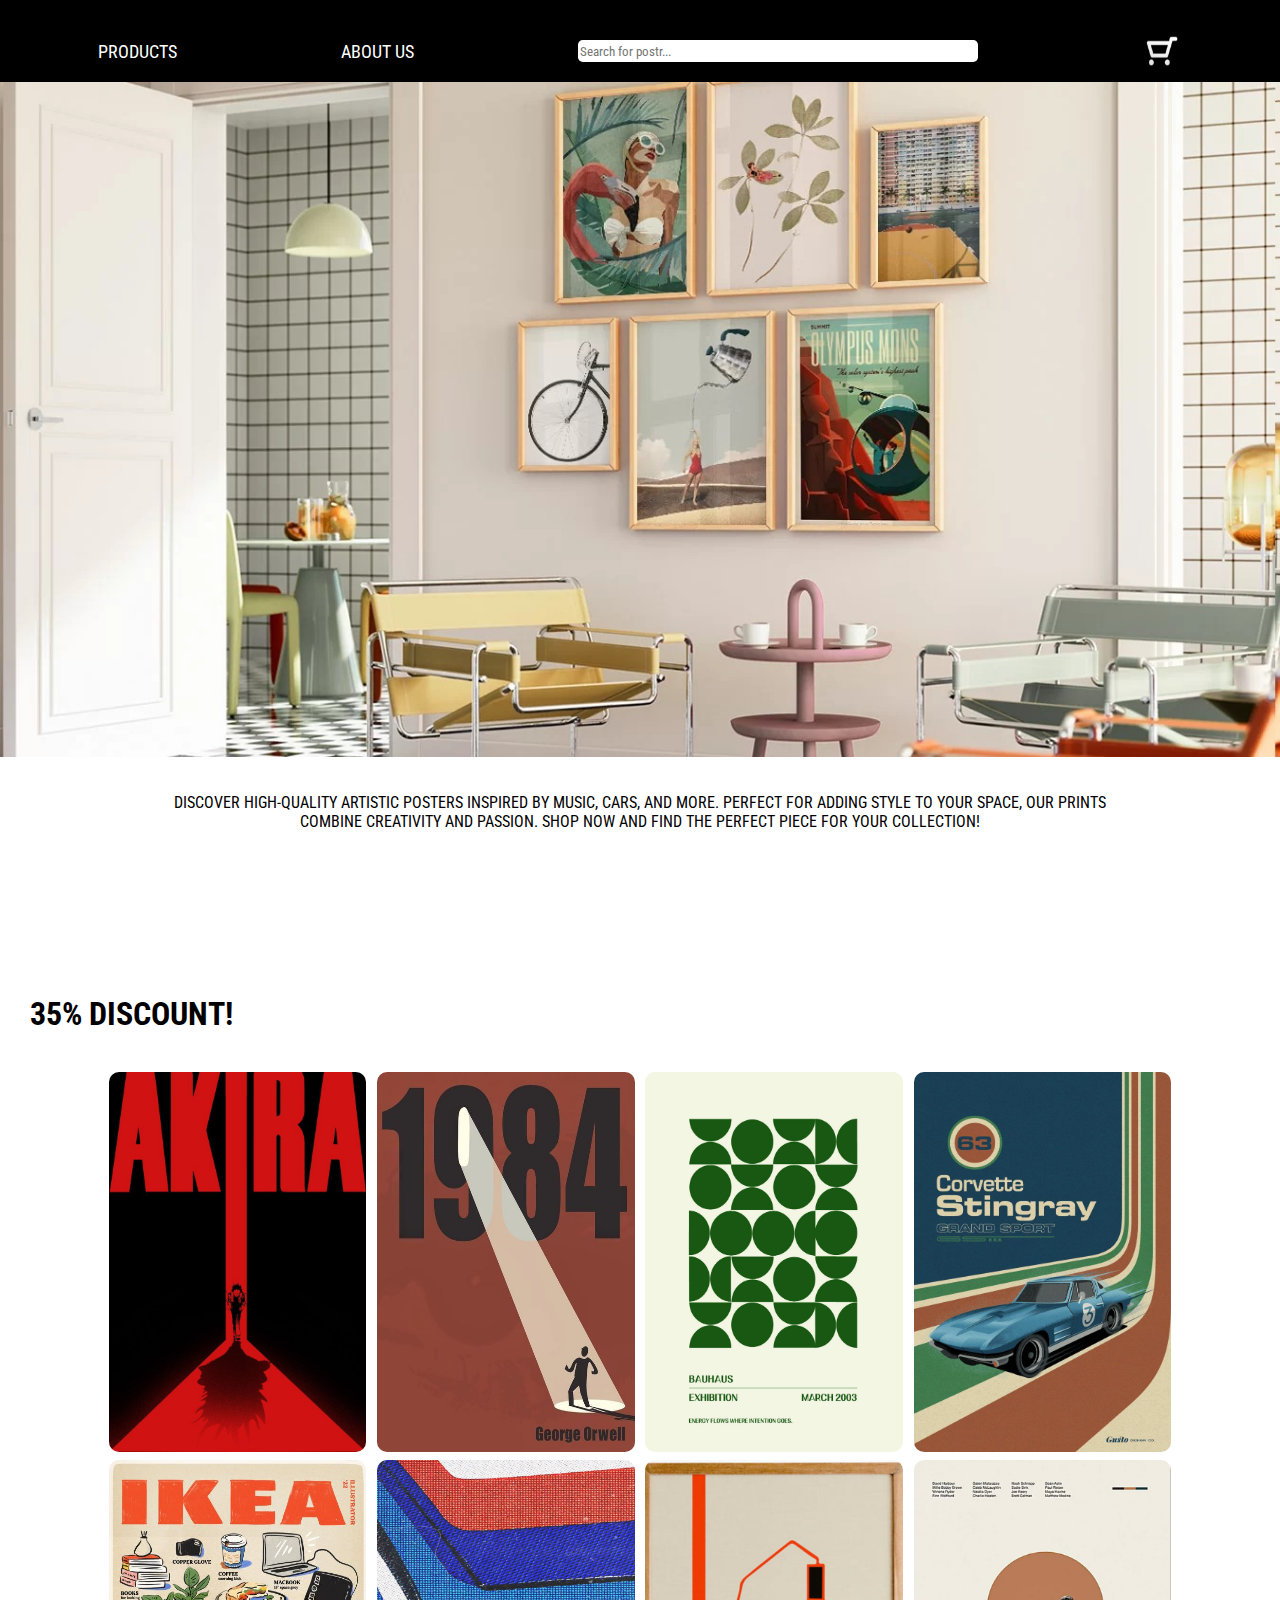
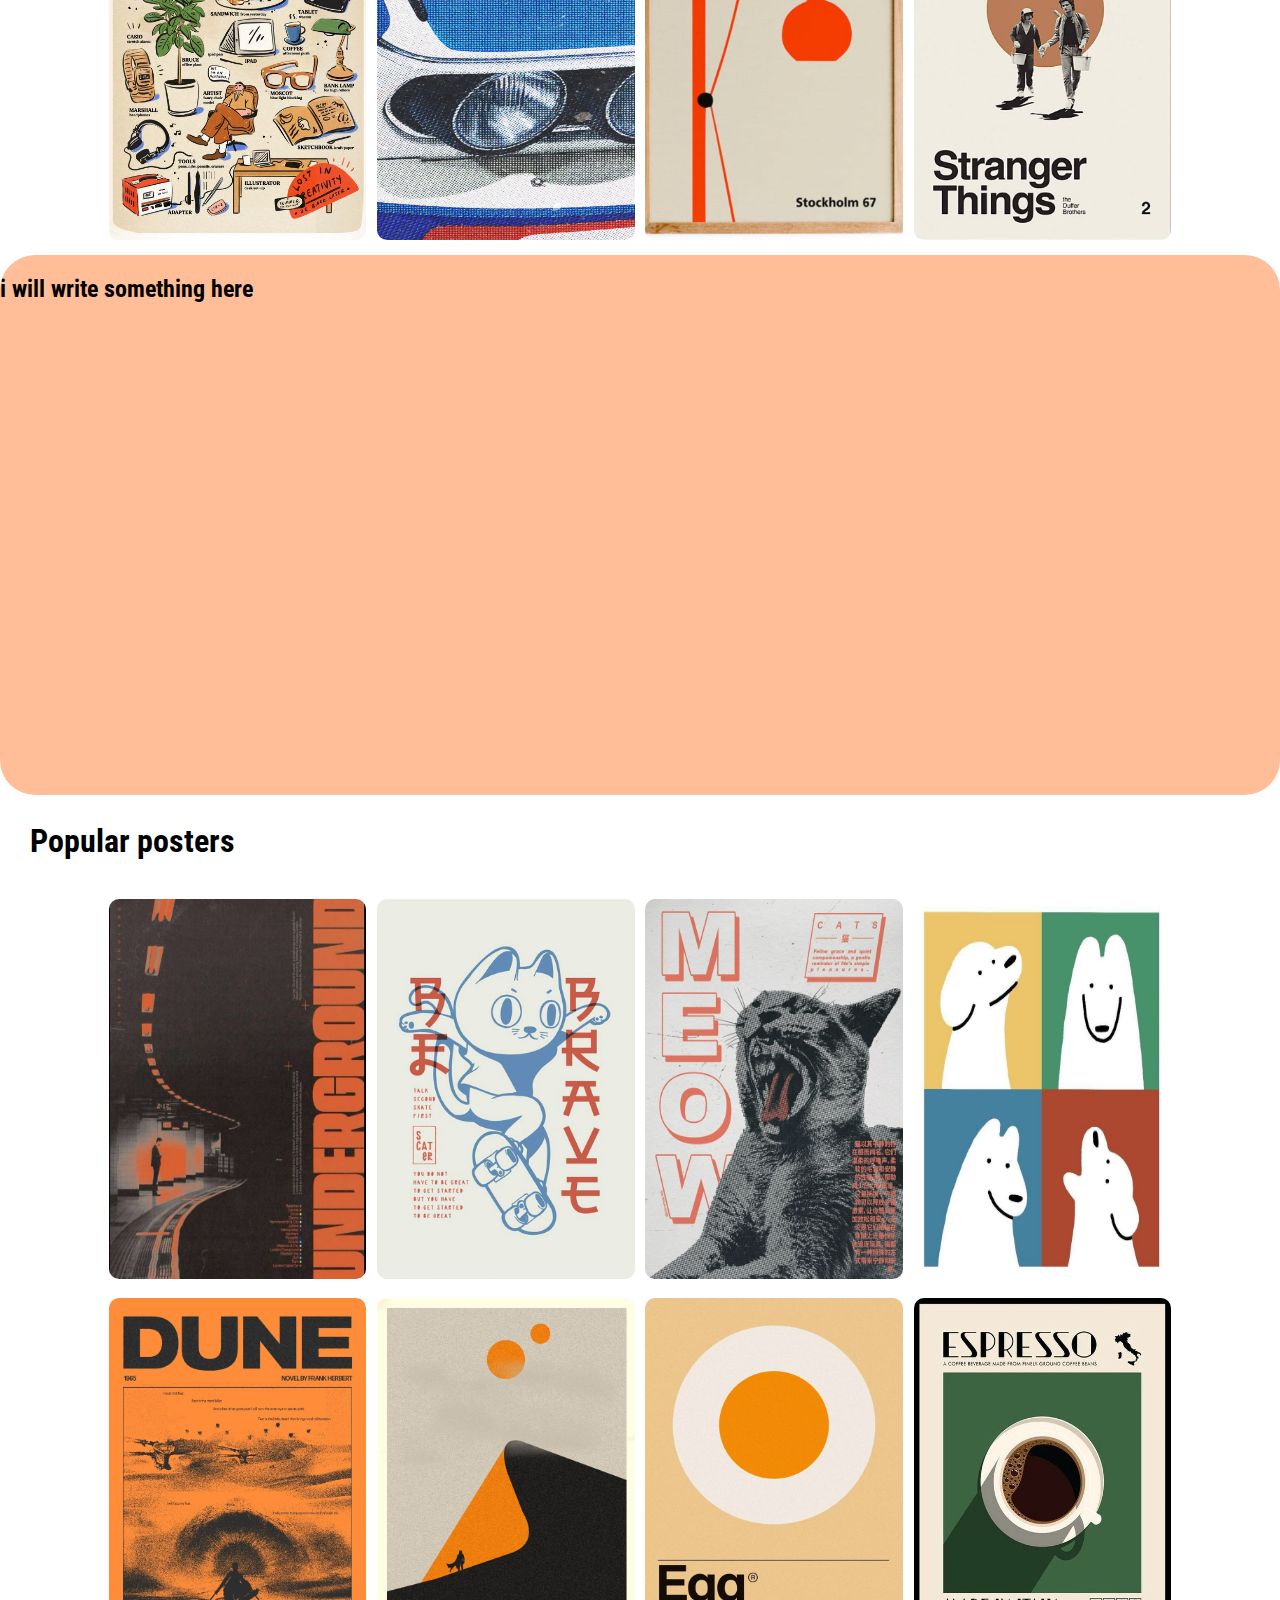
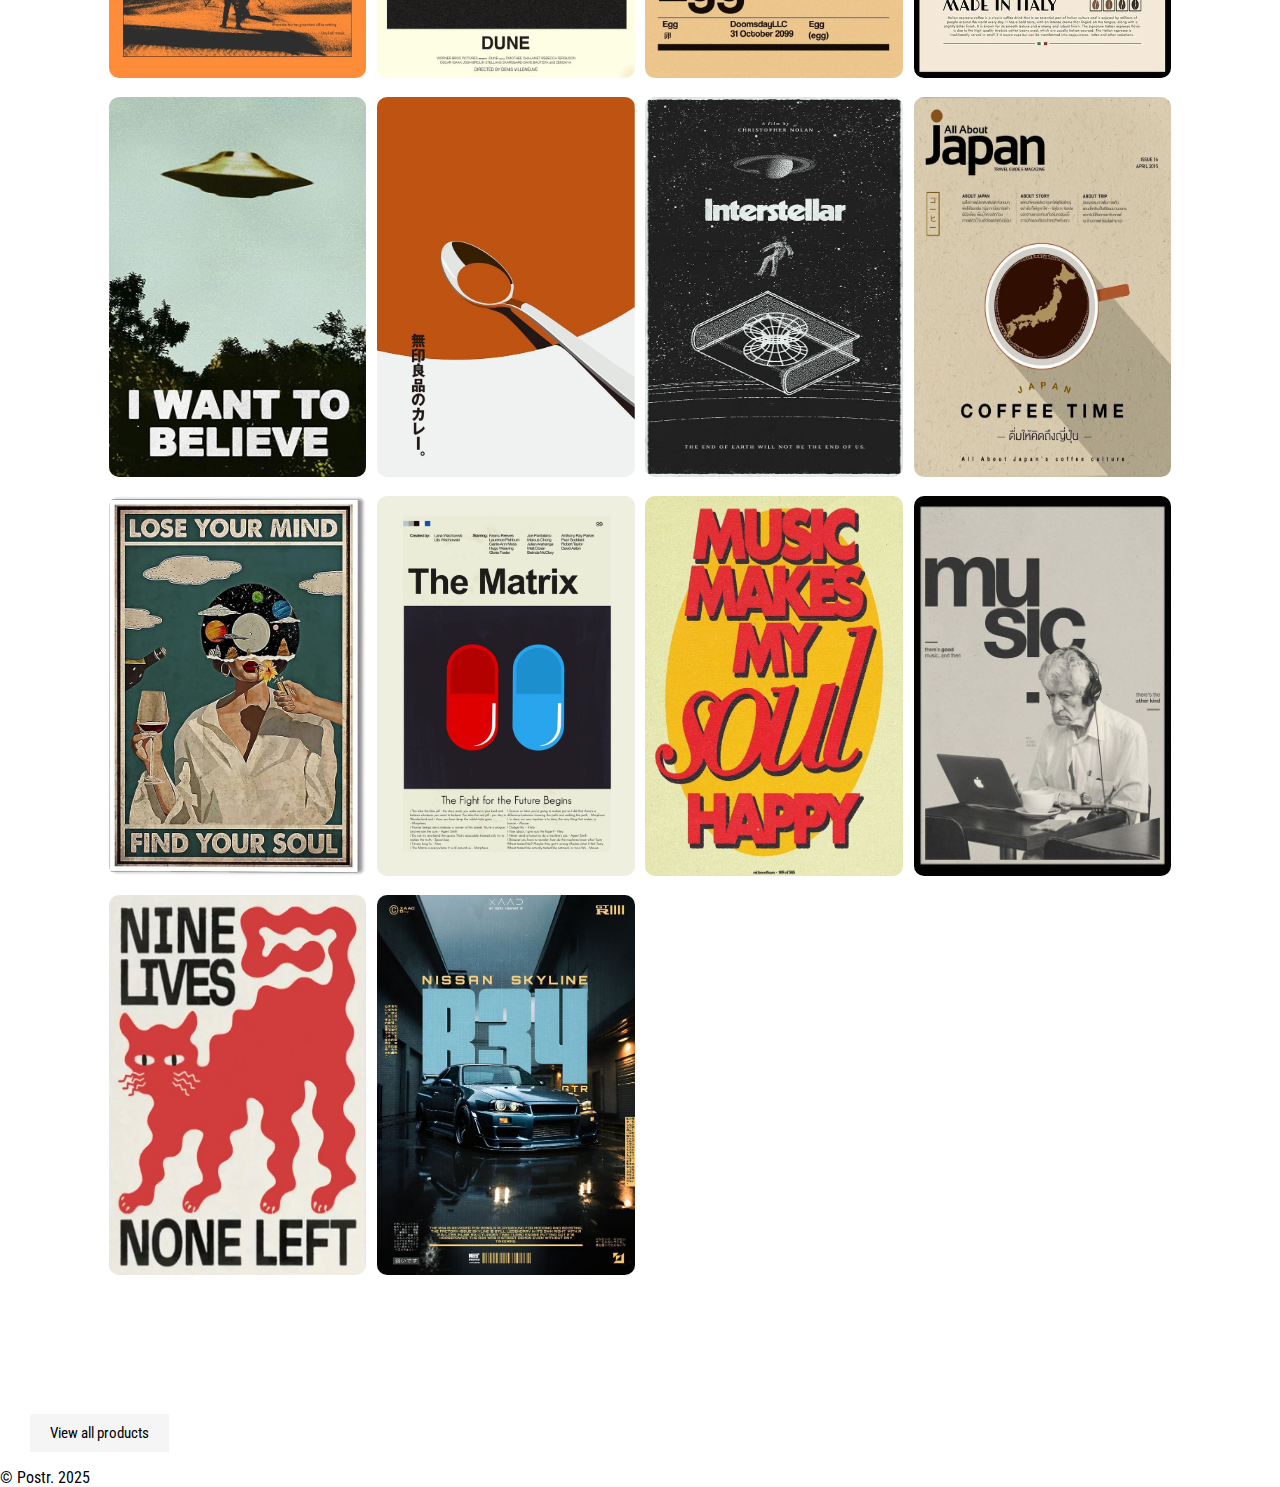
==== commit cf1d7f0d: "nav bug fixed" ====
--- a/index.html
+++ b/index.html
@@ -19,12 +19,20 @@
 <body>
     <header> 
         <nav class="nav-container">
-            <a href="products.html"> PRODUCTS</a>
-            <a href="about.html"> ABOUT US</a>
+            <div>
+                <a href="products.html"> PRODUCTS</a>
+            </div>
+            <div>
+                <a href="about.html"> ABOUT US</a>
+            </div>
+            <div>
                 <input type="text" placeholder="Search for postr...">
-            <a href="shoppingcart.html" class="cart-icon">
-                <img src="img/shopping-cart-icon.png">
-            </a>
+            </div>
+            <div>
+                <a href="shoppingcart.html" class="cart-icon">
+                    <img src="img/shopping-cart-icon.png">
+                </a>
+            </div>
         </nav>
     </header>
     <button id="back-to-top" style="display:none;position:fixed;bottom:50px;right:30px;">Top</button>
--- a/css/global.css
+++ b/css/global.css
@@ -22,12 +22,13 @@
 }
 
 
-.nav-container{
-    justify-content: space-evenly;
+.nav-container {
+    display: flex;
     align-items: center;
-    display: flex;
+    justify-content: space-around;
     flex-direction: row;
     padding-top: 20px;
+    width: 100%;
 }
 
 input {
@@ -216,5 +217,4 @@
   
   .cart-icon img.shake {
     animation: shake 0.3s ease-in-out;
-  }
-  +  }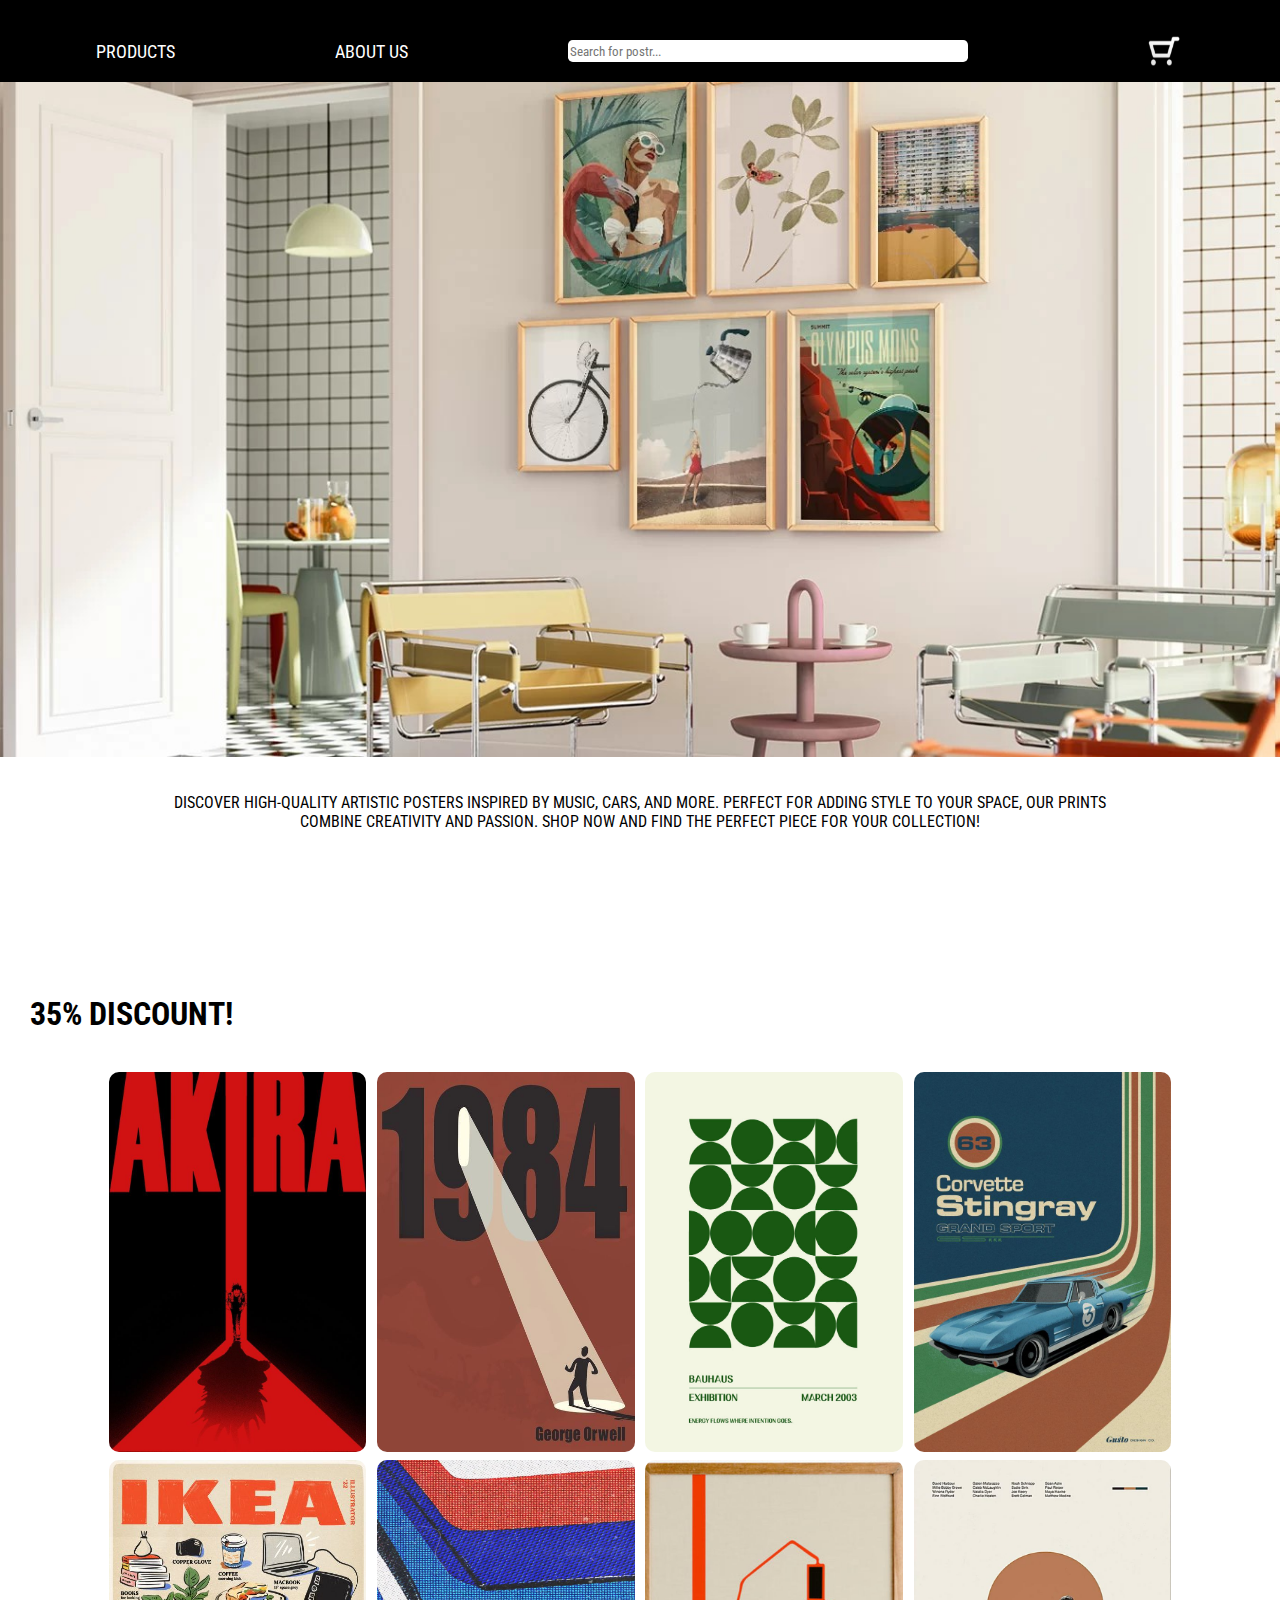
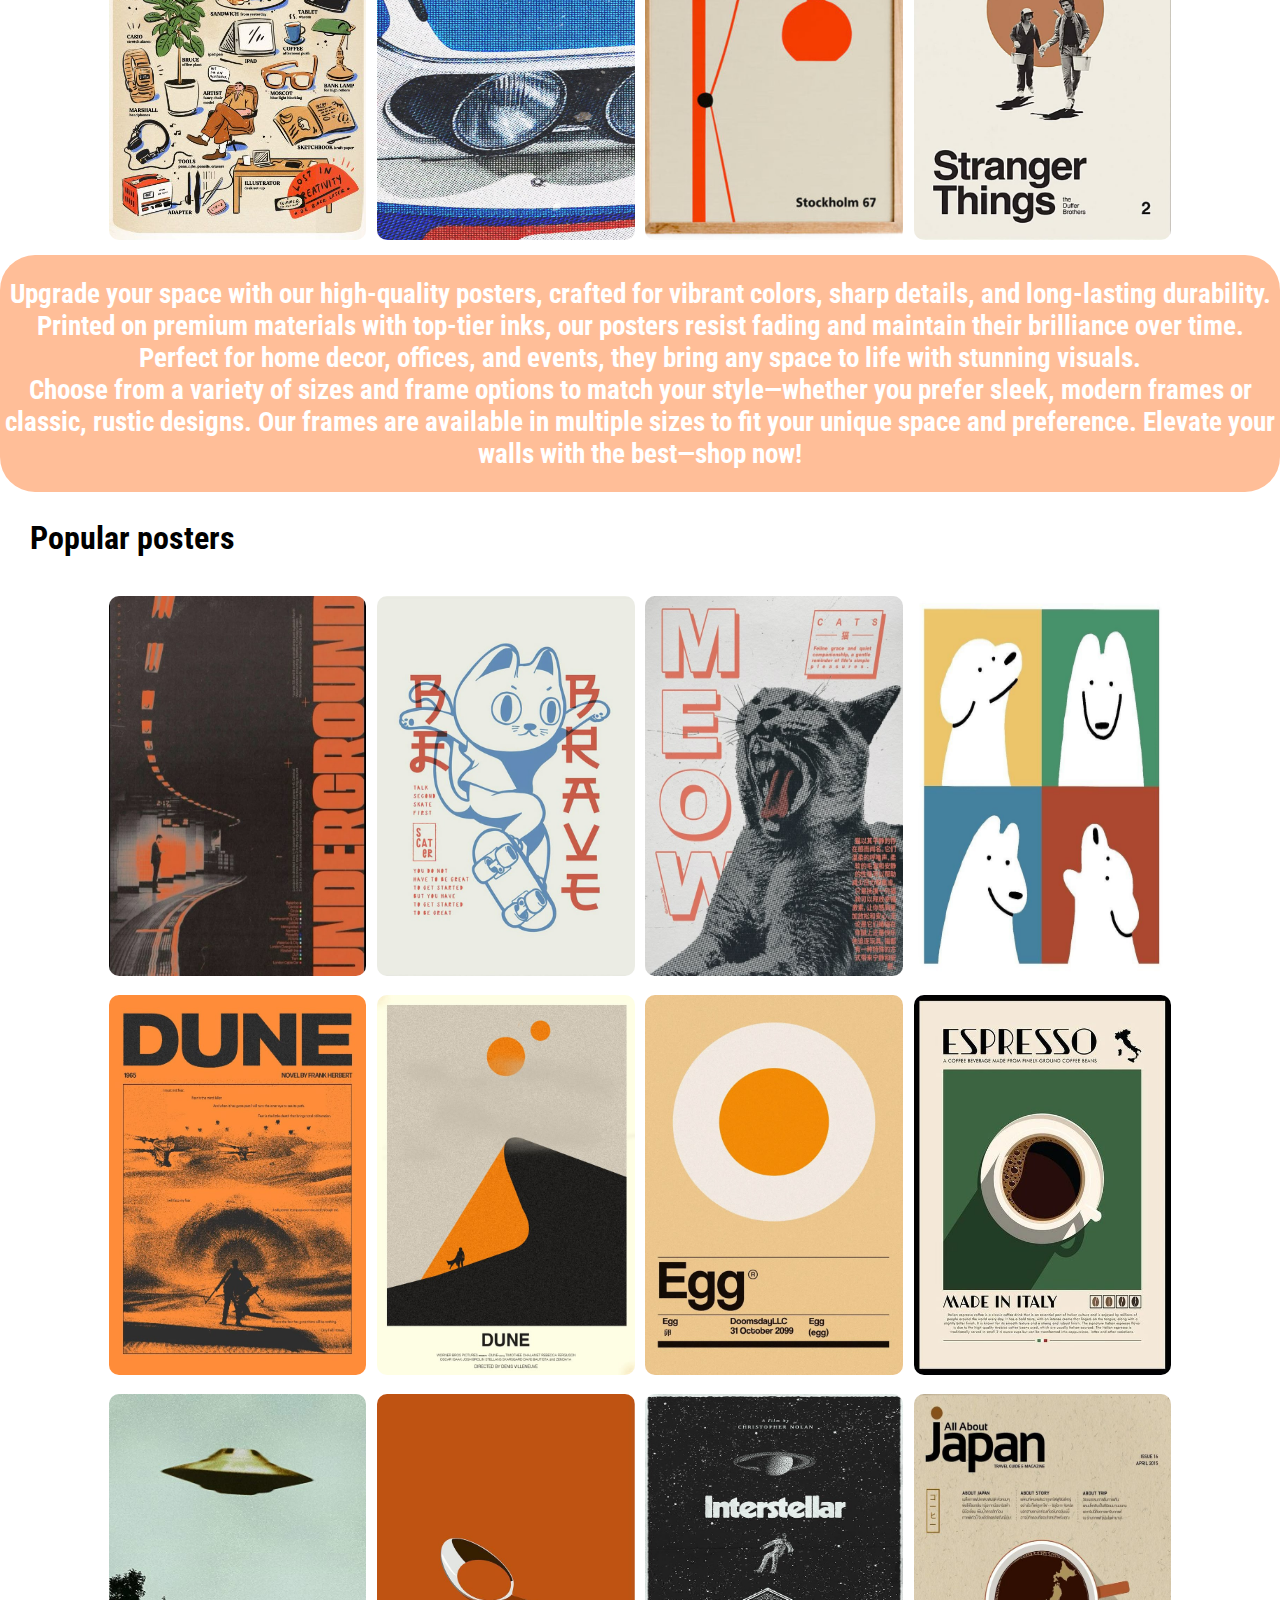
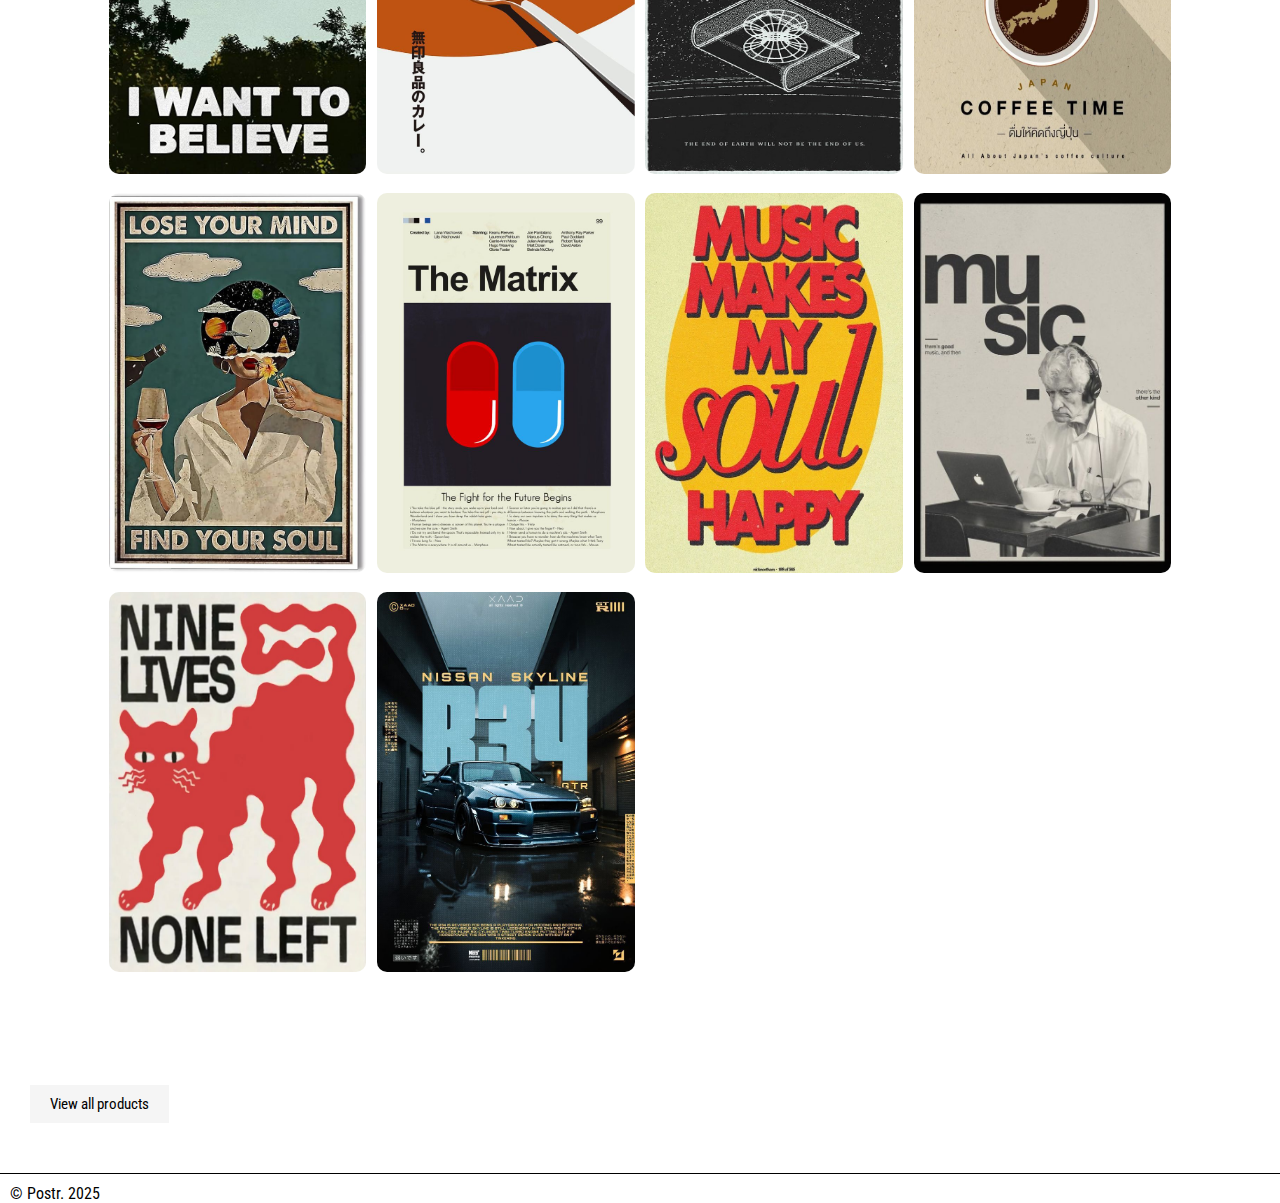
==== commit 932512d9: "added shoppingcart.js + index.js" ====
--- a/index.html
+++ b/index.html
@@ -85,18 +85,14 @@
             <div class="price">78 SEK</div>
             </div>
         </div>
-
-
-
-
         <section class="info-homepage">
-            <h2>i will write something here</h2>
+            <h2>Upgrade your space with our high-quality posters, crafted for vibrant colors, sharp details, and long-lasting durability. 
+                Printed on premium materials with top-tier inks, our posters resist fading and maintain their brilliance over time. 
+                Perfect for home decor, offices, and events, they bring any space to life with stunning visuals. 
+                <br> Choose from a variety of sizes and frame options to match your style—whether you prefer sleek, modern frames or classic, 
+                rustic designs. Our frames are available in multiple sizes to fit your unique space and preference. 
+                Elevate your walls with the best—shop now!</h2>
         </section>
-
-
-
-
-
         <h2 id="main-title">Popular posters</h2>
         <div class="products-container">
             <div class="product">
@@ -136,9 +132,9 @@
             <div class="price">100 SEK</div>
             </div>
             <div class="product">
-                <img src="img/spoon-art.jpg" alt="ikea poster">
-                <div class="price">100 SEK</div>
-                </div>
+            <img src="img/spoon-art.jpg" alt="ikea poster">
+            <div class="price">100 SEK</div>
+            </div>
             <div class="product">
             <img src="img/interstellar.jpg" alt=" interstellar poster">
             <div class="price">100 SEK</div>
--- a/css/homepage.css
+++ b/css/homepage.css
@@ -19,11 +19,15 @@
 .info-homepage{
 position: relative;
 width: 100%;
-height: 60vh; /* controls the height */
 overflow: hidden;
 border-radius: 35px;
 background-color: #FFBE98;
+font-size: large;
+color: white;
+text-align: center;
 }
+
+
 
 .header-image img {
     width: 100%;
--- a/css/global.css
+++ b/css/global.css
@@ -21,6 +21,14 @@
     top: 0;
 }
 
+footer {
+    margin-top: 50px;
+    border-top: 1.5px solid black;
+}
+
+footer p {
+    margin: 10px;
+}
 
 .nav-container {
     display: flex;
@@ -36,6 +44,7 @@
     border-radius: 0.3rem;
     height: 1.35rem;
     border: 0;
+    margin-right: 1rem;
 }
 
 .cart-icon {
@@ -49,7 +58,6 @@
     width: 100%;
     display: flex;
     color: rgb(255, 255, 255);
-    align-items: center;
     font-size:large;
 }
 
@@ -75,7 +83,7 @@
     border: none;
     font-size: 15px;
     transition: transform 0.3s ease-in-out, box-shadow 0.3s ease-in-out;
-    margin-top: 15%;
+    margin-top: 13%;
 }
 
 button:hover {
@@ -100,7 +108,7 @@
 
 .products-container img:hover{
     opacity: 40%;
-    transition:opacity 3s;
+    transition:opacity 0.5s;
 }
 
 .products-container img {
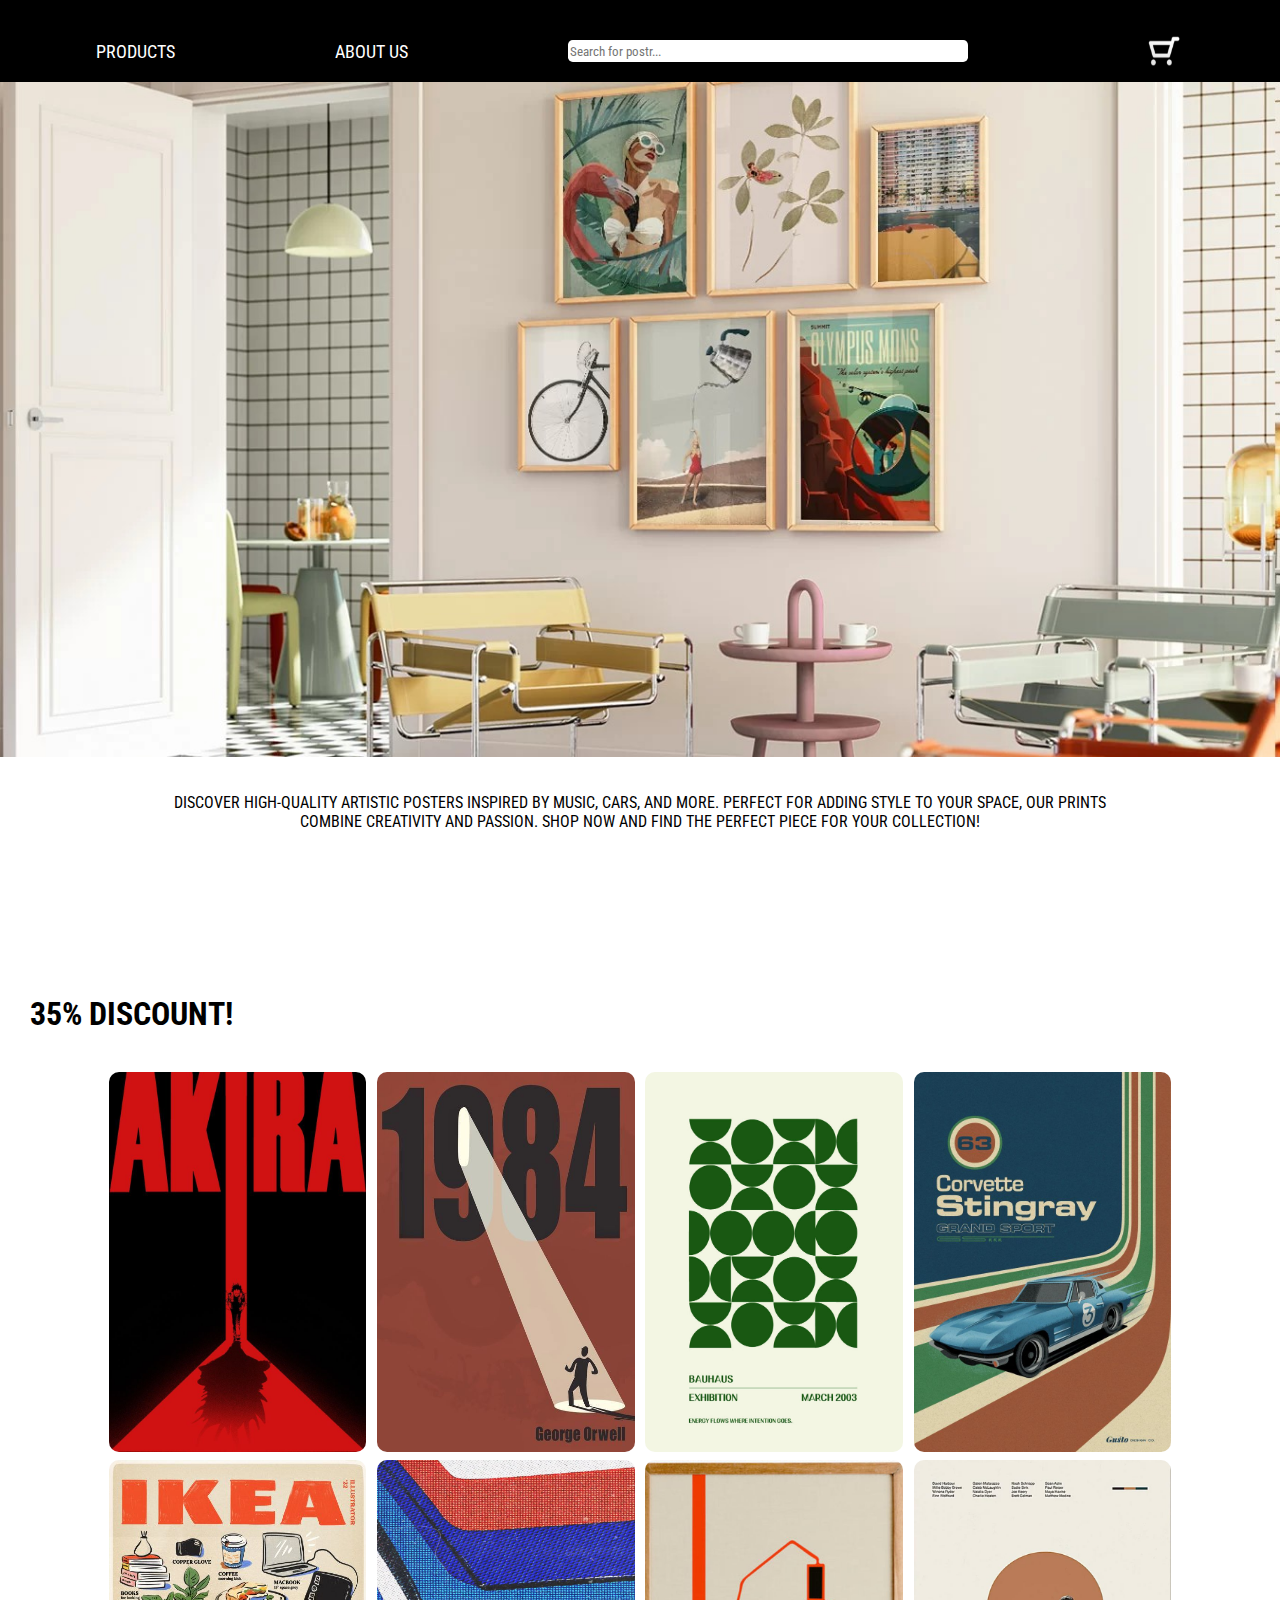
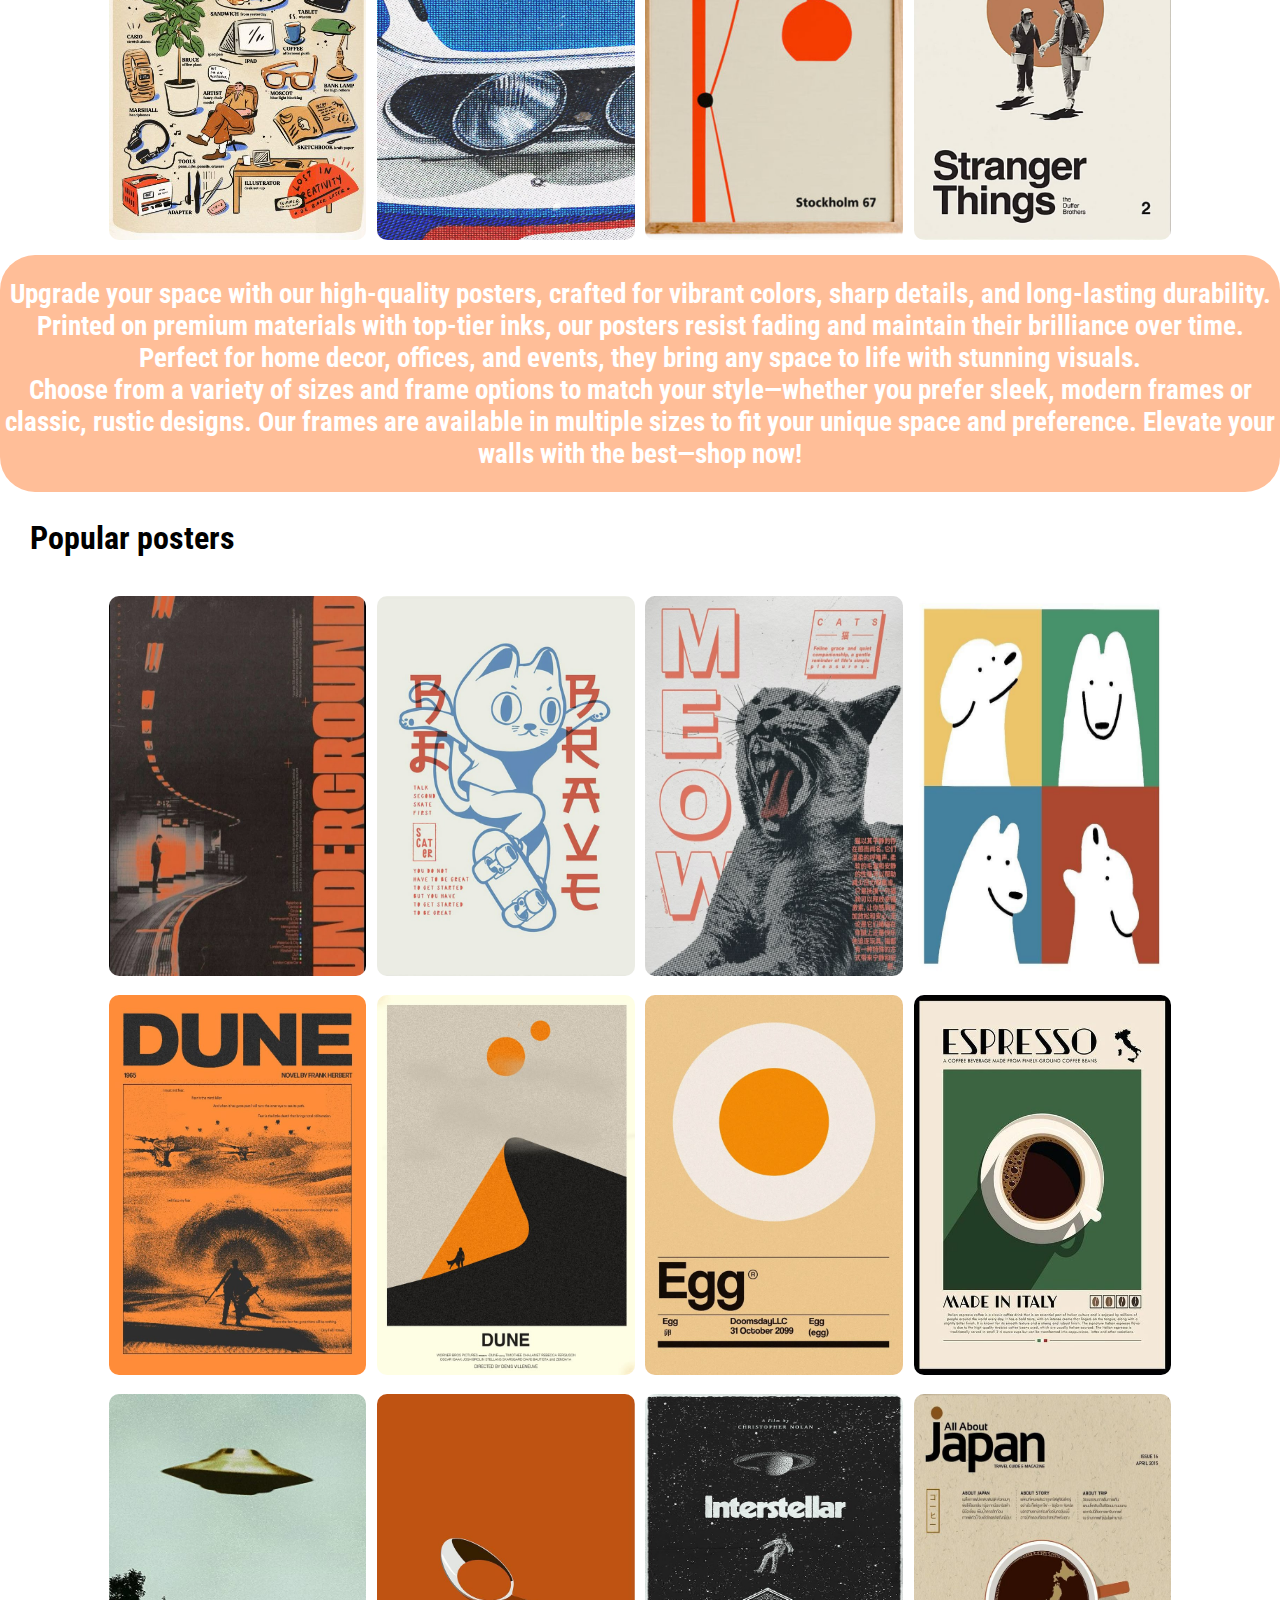
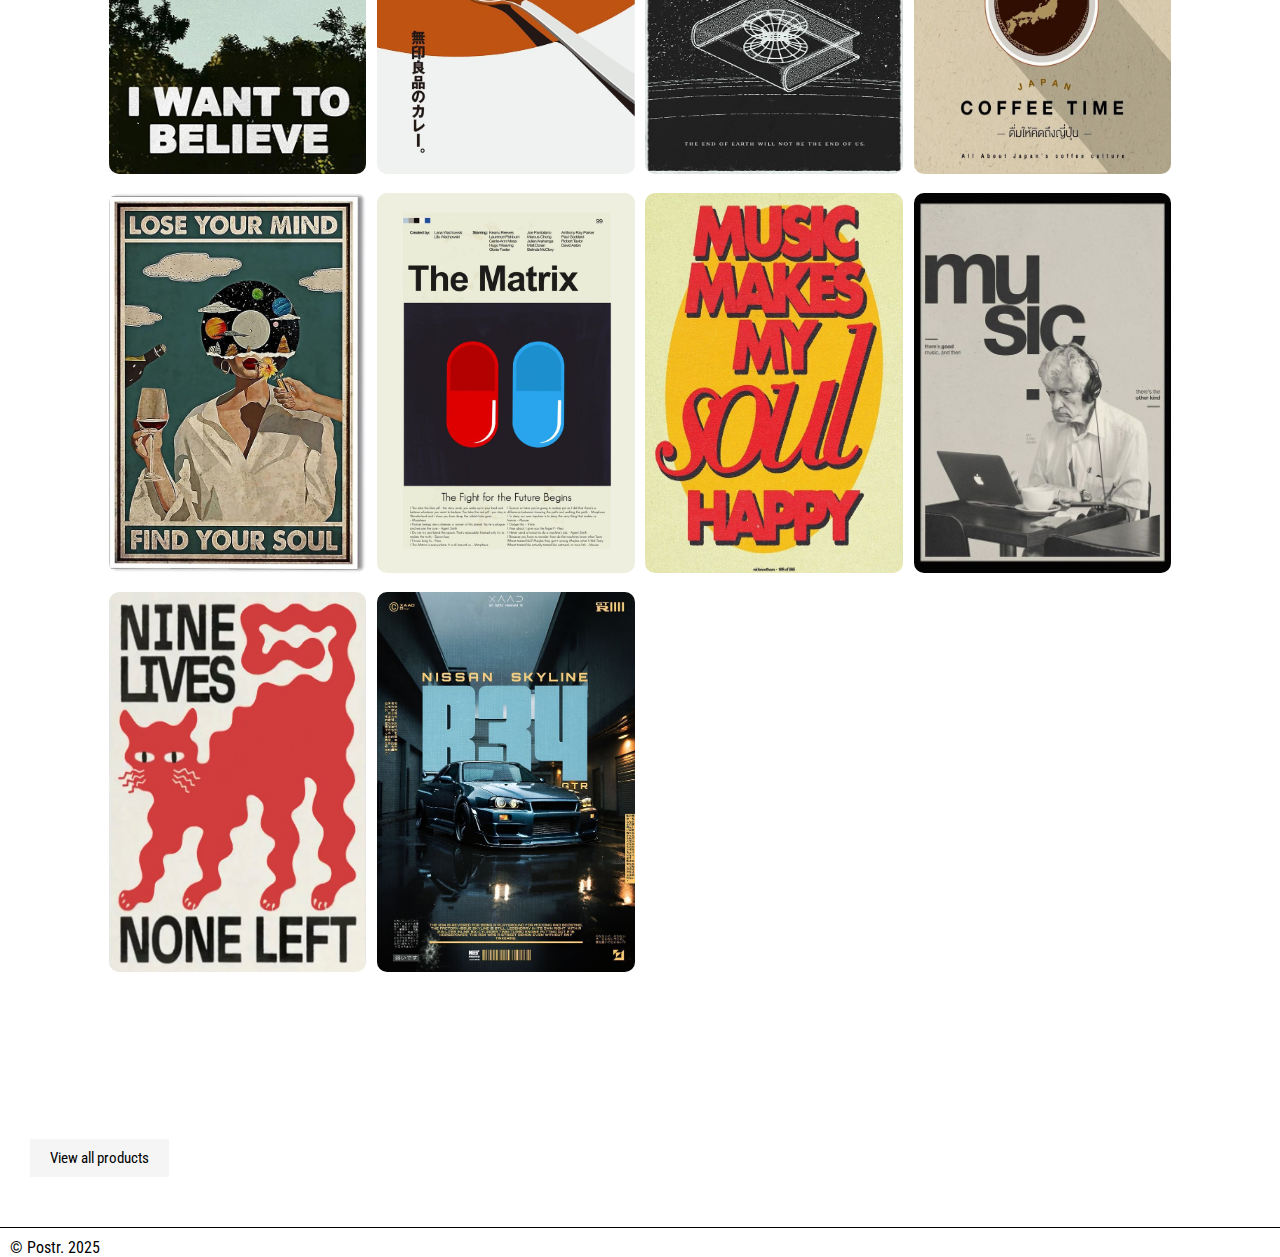
==== commit ccb3f2ac: "shoppingcart functionality" ====
--- a/index.html
+++ b/index.html
@@ -1,5 +1,3 @@
-<!-- Home page goes here -->
-
 <!DOCTYPE html>
 <html lang="en">
 <head>
@@ -15,6 +13,7 @@
     href="https://fonts.googleapis.com/css2?family=Roboto+Condensed:ital,wght@0,100..900;1,100..900&display=swap" 
     rel="stylesheet">
     <script src="js/main.js" defer></script>
+    <script src="js/index.js" defer></script>
 </head>
 <body>
     <header> 
--- a/css/homepage.css
+++ b/css/homepage.css
@@ -54,8 +54,18 @@
     font-size: 15px;
     transition: transform 0.3s ease-in-out, box-shadow 0.3s ease-in-out;
     margin-left: 30px;
-    margin-top: 6%;
 }
+
+
+#back-to-top {
+    z-index: 1000;
+}
+
+
+.link-products{
+margin-top: 15%;
+}
+
 
 button:hover {
     box-shadow: 0 0 10px rgba(200, 200, 200, 0.8);
--- a/css/global.css
+++ b/css/global.css
@@ -83,7 +83,7 @@
     border: none;
     font-size: 15px;
     transition: transform 0.3s ease-in-out, box-shadow 0.3s ease-in-out;
-    margin-top: 13%;
+    margin-top: 3%;
 }
 
 button:hover {
